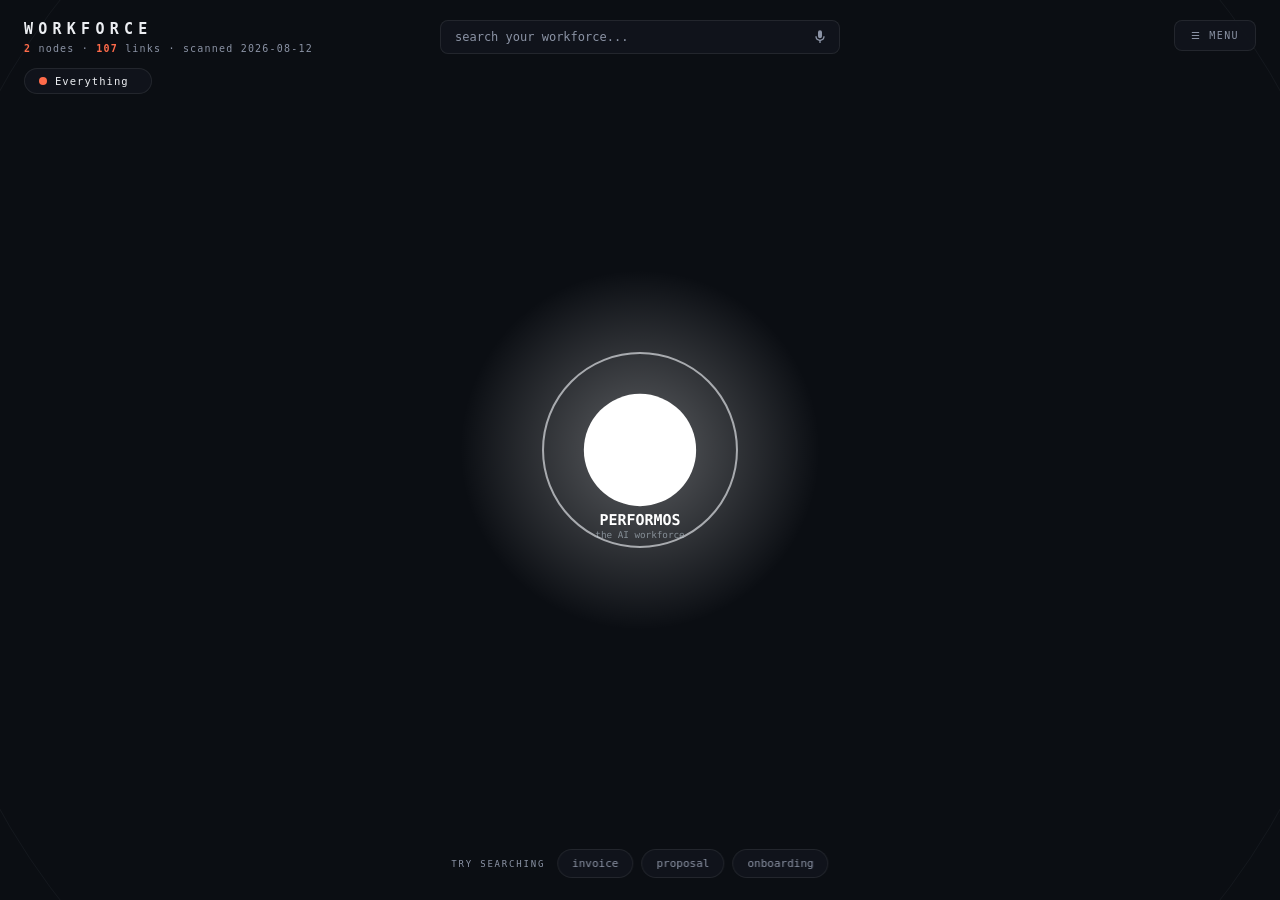
==== workforce-map/index.html @ 1b928a01 "Workforce v3: powered by the second-brain engine The white-label brain map (Pack 15) instanced as th" ====
<!DOCTYPE html>
<html lang="en">
<head>
<meta charset="UTF-8">
<meta name="viewport" content="width=device-width, initial-scale=1.0">
<title>Second Brain</title>
<style>
  :root {
    --bg: #FAF8F2;
    --panel: rgba(255, 255, 255, 0.94);
    --line: rgba(20, 24, 28, 0.1);
    --text: #16181A;
    --dim: #7A8087;
    --accent: #9CCF1E;
  }
  * { margin: 0; padding: 0; box-sizing: border-box; }
  html, body { height: 100%; overflow: hidden; background: var(--bg); }
  body {
    font-family: "JetBrains Mono", ui-monospace, SFMono-Regular, Menlo, monospace;
    color: var(--text);
    -webkit-font-smoothing: antialiased;
  }
  canvas { display: block; cursor: grab; }
  canvas.dragging { cursor: grabbing; }

  .hud { position: fixed; z-index: 10; pointer-events: none; }
  .hud > * { pointer-events: auto; }

  #brand { top: 20px; left: 24px; }
  #brand h1 {
    font-size: 15px; letter-spacing: 0.35em; font-weight: 700;
    color: var(--text); text-transform: uppercase;
  }
  #brand .sub {
    font-size: 10px; color: var(--dim); letter-spacing: 0.12em; margin-top: 5px;
  }
  #brand .sub b { color: var(--accent); font-weight: 600; }

  #lensChip {
    margin-top: 14px; background: var(--panel); border: 1px solid var(--line);
    border-radius: 20px; padding: 6px 14px; font-size: 10.5px; letter-spacing: 0.1em;
    color: var(--text); cursor: pointer; user-select: none; display: inline-flex;
    align-items: center; gap: 8px; backdrop-filter: blur(12px); transition: all 0.15s ease;
  }
  #lensChip:hover { border-color: var(--accent); }
  #lensChip .dot { width: 8px; height: 8px; border-radius: 50%; background: var(--accent); }
  #lensChip .lock { font-size: 9px; opacity: 0.6; }
  .pchip {
    background: transparent; border: 1px solid var(--line); border-radius: 20px;
    padding: 7px 14px; font-size: 10.5px; letter-spacing: 0.1em; color: var(--dim);
    cursor: pointer; user-select: none; display: flex; align-items: center; gap: 8px;
    transition: all 0.15s ease; margin-bottom: 6px;
  }
  .pchip .dot { width: 8px; height: 8px; border-radius: 50%; background: var(--dim); }
  .pchip.active { color: var(--text); border-color: var(--accent); font-weight: 600; }
  .pchip.active .dot { background: var(--accent); }
  .pchip .lock { font-size: 9px; opacity: 0.6; }

  #searchWrap { top: 20px; left: 50%; transform: translateX(-50%); position: fixed; }
  #search {
    width: 400px; background: var(--panel); border: 1px solid var(--line);
    border-radius: 8px; padding: 9px 42px 9px 14px; color: var(--text);
    font-family: inherit; font-size: 12px; outline: none;
    backdrop-filter: blur(12px);
  }
  #search:focus { border-color: var(--accent); }
  #search::placeholder { color: var(--dim); }
  #micBtn {
    position: absolute; right: 5px; top: 50%; transform: translateY(-50%);
    width: 30px; height: 30px; border-radius: 50%; border: none;
    background: transparent; color: var(--dim); cursor: pointer;
    display: flex; align-items: center; justify-content: center;
  }
  #micBtn:hover { color: var(--text); }
  #micBtn.listening { color: #E5484D; animation: pulse 1.2s ease infinite; }
  #micBtn.speaking { color: var(--accent); animation: pulse 1.6s ease infinite; }
  #micBtn svg { width: 16px; height: 16px; fill: currentColor; }

  #menuBtn {
    top: 20px; right: 24px; pointer-events: auto;
    background: var(--panel); border: 1px solid var(--line); border-radius: 8px;
    color: var(--dim); font-family: inherit; font-size: 10px; letter-spacing: 0.14em;
    padding: 9px 16px; cursor: pointer; text-transform: uppercase;
    backdrop-filter: blur(12px); transition: all 0.15s ease;
  }
  #menuBtn:hover { color: var(--text); border-color: var(--accent); }

  #drawer {
    top: 0; right: 0; width: 280px; height: 100%; z-index: 20;
    background: var(--panel); border-left: 1px solid var(--line);
    backdrop-filter: blur(16px); padding: 26px 22px;
    transform: translateX(100%); transition: transform 0.25s cubic-bezier(0.2, 0, 0, 1);
    overflow-y: auto;
  }
  #drawer.open { transform: translateX(0); }
  #drawer .sec { margin-bottom: 26px; }
  #drawer .sec .lbl {
    font-size: 9px; letter-spacing: 0.25em; text-transform: uppercase;
    color: var(--dim); margin-bottom: 10px;
  }
  #drawer #closeDrawer {
    position: absolute; top: 16px; right: 18px; background: none; border: none;
    color: var(--dim); font-size: 18px; cursor: pointer; font-family: inherit;
  }
  #drawer #closeDrawer:hover { color: var(--text); }
  #drawer .legendTxt { font-size: 10px; color: var(--dim); line-height: 2; letter-spacing: 0.08em; }

  #layoutToggle {
    display: flex; gap: 0; border: 1px solid var(--line); border-radius: 8px; overflow: hidden;
  }
  #layoutToggle button {
    flex: 1; background: transparent; border: none; color: var(--dim); font-family: inherit;
    font-size: 10px; letter-spacing: 0.12em; padding: 8px 14px; cursor: pointer;
    text-transform: uppercase;
  }
  #layoutToggle button.active { color: var(--text); font-weight: 700; background: rgba(127,127,127,0.1); }

  #filters { display: flex; flex-wrap: wrap; gap: 6px; }
  .chip {
    background: transparent; border: 1px solid var(--line); border-radius: 20px;
    padding: 5px 12px; font-size: 10px; letter-spacing: 0.08em; color: var(--dim);
    cursor: pointer; user-select: none; display: flex; align-items: center; gap: 6px;
    transition: all 0.15s ease;
  }
  .chip .dot { width: 7px; height: 7px; border-radius: 50%; }
  .chip.on { color: var(--text); border-color: rgba(127,127,127,0.35); }
  .chip.off { opacity: 0.35; }

  #howto {
    bottom: 22px; left: 50%; transform: translateX(-50%);
    display: flex; align-items: center; gap: 8px; flex-wrap: wrap; justify-content: center;
    max-width: 760px;
  }
  #howto .ht { font-size: 9px; letter-spacing: 0.2em; color: var(--dim); text-transform: uppercase; margin-right: 4px; }
  .qchip {
    background: var(--panel); border: 1px solid var(--line); border-radius: 18px;
    padding: 7px 14px; font-size: 11px; color: var(--dim); cursor: pointer;
    backdrop-filter: blur(12px); transition: all 0.15s ease; user-select: none;
  }
  .qchip:hover { color: var(--text); border-color: var(--accent); }

  #panel {
    top: 0; right: 0; width: 340px; height: 100%;
    background: var(--panel); border-left: 1px solid var(--line);
    backdrop-filter: blur(16px); padding: 28px 24px;
    transform: translateX(100%); transition: transform 0.25s cubic-bezier(0.2, 0, 0, 1);
    overflow-y: auto;
  }
  #panel.open { transform: translateX(0); }
  #panel .kind {
    font-size: 9px; letter-spacing: 0.25em; text-transform: uppercase;
    padding: 4px 10px; border-radius: 4px; display: inline-block;
    border: 1px solid var(--line); color: var(--dim); margin-bottom: 14px;
  }
  #panel h2 { font-size: 17px; line-height: 1.35; margin-bottom: 12px; font-weight: 600; }
  #panel .desc { font-size: 12px; line-height: 1.7; color: var(--dim); margin-bottom: 20px; white-space: pre-wrap; }
  #panel .row { margin-bottom: 14px; }
  #panel .row .lbl {
    font-size: 9px; letter-spacing: 0.2em; text-transform: uppercase;
    color: var(--dim); margin-bottom: 5px;
  }
  #panel .row .val {
    font-size: 11px; line-height: 1.6; word-break: break-all; color: var(--text);
  }
  #panel .row .val a { color: var(--accent); text-decoration: none; filter: brightness(0.75); }
  #panel .row .val a:hover { text-decoration: underline; }
  #panel .val.path { cursor: pointer; }
  #panel .val.path:hover { color: var(--accent); }
  #panel #closePanel {
    position: absolute; top: 18px; right: 18px; background: none; border: none;
    color: var(--dim); font-size: 18px; cursor: pointer; font-family: inherit;
  }
  #panel #closePanel:hover { color: var(--text); }
  #panel .neigh {
    font-size: 11px; padding: 7px 10px; border: 1px solid var(--line);
    border-radius: 6px; margin-bottom: 6px; cursor: pointer; display: flex;
    align-items: center; gap: 8px; color: var(--dim); transition: all 0.12s;
  }
  #panel .neigh:hover { border-color: rgba(127,127,127,0.4); color: var(--text); }
  #panel .neigh .dot { width: 6px; height: 6px; border-radius: 50%; flex: none; }

  #replayBar {
    bottom: 22px; right: 24px;
    display: flex; align-items: center; gap: 10px;
    background: var(--panel); border: 1px solid var(--line); border-radius: 20px;
    padding: 6px 14px; backdrop-filter: blur(12px);
  }
  #replayBar button {
    background: none; border: none; color: var(--dim); font-family: inherit;
    font-size: 10.5px; cursor: pointer; letter-spacing: 0.12em; text-transform: uppercase;
  }
  #replayBar button:hover { color: var(--text); }
  #timeline { width: 130px; accent-color: var(--accent); cursor: pointer; display: none; }
  #replayCaption { font-size: 9.5px; color: var(--dim); letter-spacing: 0.08em; display: none; }
  #replayBar.live #timeline, #replayBar.live #replayCaption { display: inline-block; }

  #scanline {
    position: fixed; inset: 0; z-index: 40; background: var(--bg);
    display: flex; align-items: center; justify-content: center;
    font-size: 14px; letter-spacing: 0.25em; color: var(--dim);
    transition: opacity 0.7s ease; pointer-events: none;
  }
  #scanline.gone { opacity: 0; }

  #toasts {
    position: fixed; bottom: 158px; left: 50%; transform: translateX(-50%);
    z-index: 30; display: flex; flex-direction: column; align-items: center; gap: 8px;
    pointer-events: none;
  }
  .toast {
    background: var(--panel); border: 1px solid rgba(212, 160, 23, 0.55);
    border-radius: 8px; padding: 9px 18px; font-size: 11px; letter-spacing: 0.06em;
    color: var(--text); backdrop-filter: blur(12px);
    animation: toastIn 0.35s cubic-bezier(0.2, 0, 0, 1);
  }
  .toast b { color: #B8860B; font-weight: 600; }
  .toast.fade { opacity: 0; transition: opacity 0.6s ease; }
  @keyframes toastIn { from { transform: translateY(14px); opacity: 0; } }

  #thinking {
    top: 100px; left: 50%; transform: translateX(-50%);
    font-size: 11px; letter-spacing: 0.2em; color: var(--text);
    text-transform: uppercase; display: none;
  }
  #thinking.on { display: block; animation: pulse 1.4s ease infinite; }
  @keyframes pulse { 50% { opacity: 0.35; } }

  #panel .answer { font-size: 12px; line-height: 1.75; color: var(--text); margin-bottom: 20px; white-space: pre-wrap; }
  #panel .cite {
    display: inline-flex; align-items: center; gap: 7px; margin: 0 6px 6px 0;
    padding: 6px 11px; border: 1px solid var(--line); border-radius: 16px;
    font-size: 10.5px; color: var(--dim); cursor: pointer; transition: all 0.12s;
  }
  #panel .cite:hover { border-color: rgba(127,127,127,0.45); color: var(--text); }
  #panel .cite .dot { width: 6px; height: 6px; border-radius: 50%; }
</style>
</head>
<body>
<canvas id="c"></canvas>
<div id="scanline">scanning your brain<span id="dots"></span></div>

<div class="hud" id="brand">
  <h1 id="brandTitle">Second Brain</h1>
  <div class="sub"><b id="nCount">0</b> nodes &middot; <b id="eCount">0</b> links &middot; scanned <span id="scanDate"></span></div>
  <div id="lensChip"><span class="dot"></span><span id="lensLabel"></span><span class="lock" id="lensLock"></span></div>
</div>

<div class="hud" id="searchWrap">
  <input id="search" type="text" placeholder="search your workforce..." autocomplete="off">
  <button id="micBtn" title="ask by voice"><svg viewBox="0 0 24 24"><path d="M12 14a3 3 0 0 0 3-3V5a3 3 0 0 0-6 0v6a3 3 0 0 0 3 3zm5-3a5 5 0 0 1-10 0H5a7 7 0 0 0 6 6.92V21h2v-3.08A7 7 0 0 0 19 11h-2z"/></svg></button>
</div>
<div class="hud" id="thinking">your brain is thinking</div>

<button class="hud" id="menuBtn">&#9776; menu</button>

<div class="hud" id="drawer">
  <button id="closeDrawer">&times;</button>
  <div class="sec">
    <div class="lbl">Lenses</div>
    <div id="profiles"></div>
  </div>
  <div class="sec">
    <div class="lbl">View</div>
    <div id="layoutToggle">
      <button id="btnWheel">Wheel</button>
      <button id="btnGalaxy">Galaxy</button>
    </div>
  </div>
  <div class="sec">
    <div class="lbl">Voice</div>
    <div id="voiceWrap"></div>
  </div>
  <div class="sec">
    <div class="lbl">Show</div>
    <div id="filters"></div>
  </div>
  <div class="sec">
    <div class="lbl">Reading the map</div>
    <div class="legendTxt">
      dot &middot; skill or project<br>
      diamond &middot; memory<br>
      hexagon &middot; skill pack<br>
      ring &middot; live on the web<br><br>
      scroll to zoom &middot; drag to pan<br>
      click a node &middot; Enter asks the brain
    </div>
  </div>
</div>

<div class="hud" id="replayBar" style="display:none">
  <button id="replayBtn">&#9654; replay growth</button>
  <input id="timeline" type="range" min="0" max="1000" value="1000">
  <span id="replayCaption"></span>
</div>

<div class="hud" id="howto"></div>

<div id="toasts"></div>

<div class="hud" id="panel">
  <button id="closePanel">&times;</button>
  <div id="panelBody"></div>
</div>

<script>
const GRAPH = {"scanned":"2026-08-12","nodes":[{"id":"brain","label":"PerformOS","kind":"brain","group":"brain","description":"the AI workforce","path":"","url":"","born":null},{"id":"hub-core","label":"Core","kind":"hub","group":"core","description":"8 roles \u00b7 3 working","path":"","url":"","born":null},{"id":"hub-sales","label":"Sales","kind":"hub","group":"sales","description":"8 roles","path":"","url":"","born":null},{"id":"hub-marketing","label":"Marketing","kind":"hub","group":"marketing","description":"8 roles \u00b7 1 working","path":"","url":"","born":null},{"id":"hub-ops","label":"Ops","kind":"hub","group":"ops","description":"5 roles","path":"","url":"","born":null},{"id":"hub-hr","label":"Hr","kind":"hub","group":"hr","description":"5 roles","path":"","url":"","born":null},{"id":"hub-finance","label":"Finance","kind":"hub","group":"finance","description":"6 roles","path":"","url":"","born":null},{"id":"hub-support","label":"Support","kind":"hub","group":"support","description":"6 roles","path":"","url":"","born":null},{"id":"hub-docs","label":"Docs","kind":"hub","group":"docs","description":"8 roles \u00b7 1 working","path":"","url":"","born":null},{"id":"hub-training","label":"Training","kind":"hub","group":"training","description":"8 roles \u00b7 4 working","path":"","url":"","born":null},{"id":"hub-webdesign","label":"Web Design","kind":"hub","group":"webdesign","description":"14 roles \u00b7 3 working","path":"","url":"","born":null},{"id":"hub-infrastructure","label":"Infrastructure","kind":"hub","group":"infrastructure","description":"1 roles","path":"","url":"","born":null},{"id":"hub-designstandards","label":"Design Standards","kind":"hub","group":"designstandards","description":"4 roles \u00b7 1 working","path":"","url":"","born":null},{"id":"hub-designstyles","label":"Design Styles","kind":"hub","group":"designstyles","description":"1 roles","path":"","url":"","born":null},{"id":"hub-animation","label":"Animation","kind":"hub","group":"animation","description":"1 roles","path":"","url":"","born":null},{"id":"hub-secondbrain","label":"Second Brain","kind":"hub","group":"secondbrain","description":"1 roles","path":"","url":"","born":null},{"id":"hub-showcase","label":"Showcase","kind":"hub","group":"showcase","description":"4 roles","path":"","url":"","born":null},{"id":"hub-unfiled","label":"Unfiled","kind":"hub","group":"unfiled","description":"1 roles","path":"","url":"","born":null},{"id":"hub-other","label":"Misc","kind":"hub","group":"other","description":"everything else","path":"","url":"","born":null},{"id":"crew-core-brand-context","label":"brand context","description":"ready to work \u00b7 replaces a brand strategist's onboarding and discovery workshop \u00b7 $2,000-5,000 per branding engagement, or $150-250/hr consultant time. Click for the full dossier.","group":"core","path":"","url":"","kind":"skill","born":null},{"id":"crew-core-context-restore","label":"context restore","description":"WORKED THIS MONTH \u00b7 replaces the morning catch-up a project coordinator runs to work out where every job was left \u00b7 part of a $75-90k/yr coordinator role, or $40-60/hr admin time. Click for the full dossier.","group":"core","path":"","url":"","kind":"skill","born":null},{"id":"crew-core-context-save","label":"context save","description":"WORKED THIS MONTH \u00b7 replaces the written handover an office manager or departing contractor would prepare \u00b7 $300-800 per handover document outsourced, or $40-60/hr admin time. Click for the full dossier.","group":"core","path":"","url":"","kind":"skill","born":null},{"id":"crew-core-guard-boundary","label":"guard boundary","description":"ready to work \u00b7 replaces a project manager watching that contractors stay inside the agreed scope \u00b7 part of a $90-110k/yr project manager role. Click for the full dossier.","group":"core","path":"","url":"","kind":"skill","born":null},{"id":"crew-core-idea-pressure-tester","label":"idea pressure tester","description":"ready to work \u00b7 replaces a strategy consultant's feasibility study before you commit to building \u00b7 $3,000-10,000 per study outsourced, or $200-350/hr consultant time. Click for the full dossier.","group":"core","path":"","url":"","kind":"skill","born":null},{"id":"crew-core-plan-reviewer","label":"plan reviewer","description":"ready to work \u00b7 replaces a senior consultant reviewing the plan before work starts \u00b7 $1,000-3,000 per plan review outsourced, or $150-300/hr consultant time. Click for the full dossier.","group":"core","path":"","url":"","kind":"skill","born":null},{"id":"crew-core-quality-checker","label":"quality checker","description":"WORKED THIS MONTH \u00b7 replaces a freelance QA reviewer or proofing editor checking work before it ships \u00b7 $200-500 per document reviewed outsourced, or $60-100/hr. Click for the full dossier.","group":"core","path":"","url":"","kind":"skill","born":null},{"id":"crew-core-using-crew","label":"using crew","description":"ready to work \u00b7 replaces an office manager who knows exactly who handles what \u00b7 part of a $70-90k/yr office or operations manager role. Click for the full dossier.","group":"core","path":"","url":"","kind":"skill","born":null},{"id":"crew-sales-audit-deck","label":"audit deck","description":"ready to work \u00b7 replaces a presentation designer plus a senior salesperson's afternoon building the deck \u00b7 $500-1,500 per deck outsourced, or $100-150/hr design time. Click for the full dossier.","group":"sales","path":"","url":"","kind":"skill","born":null},{"id":"crew-sales-crm-cleanup","label":"crm cleanup","description":"ready to work \u00b7 replaces a contract CRM administrator or offshore data cleaner \u00b7 $1,000-3,000 per cleanup project outsourced, or $30-50/hr admin time. Click for the full dossier.","group":"sales","path":"","url":"","kind":"skill","born":null},{"id":"crew-sales-follow-up-sequence","label":"follow up sequence","description":"ready to work \u00b7 replaces a freelance sales copywriter writing your chase and nurture sequences \u00b7 $300-800 per sequence outsourced, or $100-150/hr copywriter time. Click for the full dossier.","group":"sales","path":"","url":"","kind":"skill","born":null},{"id":"crew-sales-lead-research","label":"lead research","description":"ready to work \u00b7 replaces a junior SDR's research hours \u00b7 $65-85k/yr role, or $30-45/hr outsourced researchers. Click for the full dossier.","group":"sales","path":"","url":"","kind":"skill","born":null},{"id":"crew-sales-outreach-draft","label":"outreach draft","description":"ready to work \u00b7 replaces a cold outreach copywriter or agency doing first-touch messages \u00b7 $100-180/hr freelance, or roughly $50-150 per message set from an agency. Click for the full dossier.","group":"sales","path":"","url":"","kind":"skill","born":null},{"id":"crew-sales-pipeline-review","label":"pipeline review","description":"ready to work \u00b7 replaces the weekly pipeline review a sales manager would run \u00b7 part of a $120-160k/yr sales manager role. Click for the full dossier.","group":"sales","path":"","url":"","kind":"skill","born":null},{"id":"crew-sales-proposal-builder","label":"proposal builder","description":"ready to work \u00b7 replaces a bid or proposal writer \u00b7 $500-1,500 per proposal outsourced, or $90-130/hr. Click for the full dossier.","group":"sales","path":"","url":"","kind":"skill","born":null},{"id":"crew-sales-prospect-brief","label":"prospect brief","description":"ready to work \u00b7 replaces a sales assistant's pre-call prep \u00b7 $35-50/hr of assistant time, an hour or two before every call. Click for the full dossier.","group":"sales","path":"","url":"","kind":"skill","born":null},{"id":"crew-marketing-brand-voice-check","label":"brand voice check","description":"ready to work \u00b7 replaces a freelance copy editor or brand consultant doing voice reviews \u00b7 $90-150/hr consultant time, or $150-400 per review outsourced. Click for the full dossier.","group":"marketing","path":"","url":"","kind":"skill","born":null},{"id":"crew-marketing-campaign-plan","label":"campaign plan","description":"ready to work \u00b7 replaces a marketing consultant or agency strategist building the campaign plan \u00b7 $2,000-6,000 per campaign plan from an agency, or $120-200/hr consultant time. Click for the full dossier.","group":"marketing","path":"","url":"","kind":"skill","born":null},{"id":"crew-marketing-carousel-campaign","label":"carousel campaign","description":"WORKED THIS MONTH \u00b7 replaces a social ads agency or freelance designer producing Meta carousel creative \u00b7 $1,500-4,000 per creative kit outsourced, on top of any agency retainer. Click for the full dossier.","group":"marketing","path":"","url":"","kind":"skill","born":null},{"id":"crew-marketing-content-repurpose","label":"content repurpose","description":"ready to work \u00b7 replaces a content assistant or repurposing service turning one piece into many \u00b7 $40-70/hr assistant time, or $300-800 per source piece outsourced. Click for the full dossier.","group":"marketing","path":"","url":"","kind":"skill","born":null},{"id":"crew-marketing-email-campaign-builder","label":"email campaign builder","description":"ready to work \u00b7 replaces an email marketing freelancer or agency writing launch sequences \u00b7 $800-3,000 per sequence outsourced, or part of a $75-95k/yr marketing hire. Click for the full dossier.","group":"marketing","path":"","url":"","kind":"skill","born":null},{"id":"crew-marketing-landing-page-review","label":"landing page review","description":"ready to work \u00b7 replaces a conversion consultant or CRO agency auditing your page \u00b7 $500-2,000 per audit outsourced, or $150-250/hr consultant time. Click for the full dossier.","group":"marketing","path":"","url":"","kind":"skill","born":null},{"id":"crew-marketing-seo-page-builder","label":"seo page builder","description":"ready to work \u00b7 replaces an SEO agency or content writer producing search-optimised pages \u00b7 $300-800 per page outsourced, or a $1,000-3,000/month SEO retainer. Click for the full dossier.","group":"marketing","path":"","url":"","kind":"skill","born":null},{"id":"crew-marketing-social-post-pack","label":"social post pack","description":"ready to work \u00b7 replaces a social media manager or agency running your accounts \u00b7 $1,000-2,500/month outsourced, or part of a $65-85k/yr social media hire. Click for the full dossier.","group":"marketing","path":"","url":"","kind":"skill","born":null},{"id":"crew-ops-automation-opportunity-review","label":"automation opportunity review","description":"ready to work \u00b7 replaces an automation consultant scoping what your business should automate first \u00b7 $150-250/hr consultant time, often sold as a $3,000-8,000 discovery engagement. Click for the full dossier.","group":"ops","path":"","url":"","kind":"skill","born":null},{"id":"crew-ops-operations-dashboard-plan","label":"operations dashboard plan","description":"ready to work \u00b7 replaces a BI consultant or analyst scoping a dashboard build \u00b7 $120-180/hr consultant time, with scoping engagements commonly $2,000-5,000. Click for the full dossier.","group":"ops","path":"","url":"","kind":"skill","born":null},{"id":"crew-ops-process-map","label":"process map","description":"ready to work \u00b7 replaces a process improvement consultant mapping how work really flows \u00b7 $150-250/hr consultant time, or $2,000-5,000 per mapped process. Click for the full dossier.","group":"ops","path":"","url":"","kind":"skill","born":null},{"id":"crew-ops-recurring-task-automation","label":"recurring task automation","description":"ready to work \u00b7 replaces an automation specialist or ops hire designing repeatable workflows \u00b7 $120-200/hr specialist time, or part of an $85-110k/yr operations role. Click for the full dossier.","group":"ops","path":"","url":"","kind":"skill","born":null},{"id":"crew-ops-workflow-improvement","label":"workflow improvement","description":"ready to work \u00b7 replaces a lean or operations consultant reviewing how work gets done \u00b7 $150-250/hr consultant time, or a $1,500-2,500 day rate. Click for the full dossier.","group":"ops","path":"","url":"","kind":"skill","born":null},{"id":"crew-hr-employee-communication-draft","label":"employee communication draft","description":"ready to work \u00b7 replaces an HR consultant or internal comms writer drafting staff announcements \u00b7 $120-200/hr consultant time, or a slice of a $90-110k/yr comms role. Click for the full dossier.","group":"hr","path":"","url":"","kind":"skill","born":null},{"id":"crew-hr-interview-guide","label":"interview guide","description":"ready to work \u00b7 replaces an external recruiter or HR consultant building structured interview kits \u00b7 $500-1,500 per role outsourced, or $120-200/hr HR consultant time. Click for the full dossier.","group":"hr","path":"","url":"","kind":"skill","born":null},{"id":"crew-hr-performance-conversation-prep","label":"performance conversation prep","description":"ready to work \u00b7 replaces an HR consultant coaching a manager before a difficult performance conversation \u00b7 $150-300 per conversation of consultant prep time, or $120-200/hr. Click for the full dossier.","group":"hr","path":"","url":"","kind":"skill","born":null},{"id":"crew-hr-policy-summary","label":"policy summary","description":"ready to work \u00b7 replaces an HR consultant translating long policies into plain English for staff \u00b7 $300-800 per policy outsourced, or $120-200/hr consultant time. Click for the full dossier.","group":"hr","path":"","url":"","kind":"skill","born":null},{"id":"crew-hr-role-profile-builder","label":"role profile builder","description":"ready to work \u00b7 replaces a recruiter or HR consultant writing position descriptions \u00b7 $300-900 per role outsourced, or $120-200/hr consultant time. Click for the full dossier.","group":"hr","path":"","url":"","kind":"skill","born":null},{"id":"crew-finance-admin-automation","label":"admin automation","description":"ready to work \u00b7 replaces an operations consultant scoping which finance admin to automate \u00b7 $1,000-3,000 per scoping engagement, or $150-250/hr consultant time. Click for the full dossier.","group":"finance","path":"","url":"","kind":"skill","born":null},{"id":"crew-finance-cashflow-brief","label":"cashflow brief","description":"ready to work \u00b7 replaces a bookkeeper's monthly cash reporting or part of a virtual CFO retainer \u00b7 $300-800 per month of bookkeeper reporting time, or a slice of a $1,500-3,000/month virtual CFO retainer. Click for the f","group":"finance","path":"","url":"","kind":"skill","born":null},{"id":"crew-finance-expense-review","label":"expense review","description":"ready to work \u00b7 replaces a bookkeeper's expense-checking hours \u00b7 a few hours a month at $60-90/hr bookkeeping rates. Click for the full dossier.","group":"finance","path":"","url":"","kind":"skill","born":null},{"id":"crew-finance-finance-dashboard-plan","label":"finance dashboard plan","description":"ready to work \u00b7 replaces a consultant or virtual CFO scoping a finance dashboard build \u00b7 $1,500-5,000 per scoping engagement outsourced. Click for the full dossier.","group":"finance","path":"","url":"","kind":"skill","born":null},{"id":"crew-finance-invoice-workflow","label":"invoice workflow","description":"ready to work \u00b7 replaces a bookkeeper or operations consultant untangling the invoicing process \u00b7 $1,000-3,000 per process review outsourced, or $60-90/hr bookkeeping time. Click for the full dossier.","group":"finance","path":"","url":"","kind":"skill","born":null},{"id":"crew-finance-monthly-summary","label":"monthly summary","description":"ready to work \u00b7 replaces a bookkeeper's month-end summary or part of an accountant's management reporting \u00b7 $300-800 per month outsourced, on top of compliance accounting. Click for the full dossier.","group":"finance","path":"","url":"","kind":"skill","born":null},{"id":"crew-support-escalation-review","label":"escalation review","description":"ready to work \u00b7 replaces a support team lead's escalation triage \u00b7 part of a $75-95k/yr team lead role. Click for the full dossier.","group":"support","path":"","url":"","kind":"skill","born":null},{"id":"crew-support-faq-builder","label":"faq builder","description":"ready to work \u00b7 replaces a technical writer or senior support agent building FAQ content \u00b7 $500-2,000 per FAQ set outsourced, or $80-120/hr freelance writing. Click for the full dossier.","group":"support","path":"","url":"","kind":"skill","born":null},{"id":"crew-support-feedback-summary","label":"feedback summary","description":"ready to work \u00b7 replaces an analyst or research agency summarising customer feedback \u00b7 $1,000-4,000 per feedback study outsourced. Click for the full dossier.","group":"support","path":"","url":"","kind":"skill","born":null},{"id":"crew-support-help-document-generator","label":"help document generator","description":"ready to work \u00b7 replaces a technical writer producing customer help articles \u00b7 $150-400 per article outsourced, or $80-120/hr freelance. Click for the full dossier.","group":"support","path":"","url":"","kind":"skill","born":null},{"id":"crew-support-reply-builder","label":"reply builder","description":"ready to work \u00b7 replaces a customer support officer's reply-writing hours \u00b7 part of a $55-70k/yr support role, or $30-45/hr outsourced support. Click for the full dossier.","group":"support","path":"","url":"","kind":"skill","born":null},{"id":"crew-support-ticket-triage","label":"ticket triage","description":"ready to work \u00b7 replaces a support coordinator sorting the inbound queue \u00b7 part of a $55-70k/yr support role's daily hours. Click for the full dossier.","group":"support","path":"","url":"","kind":"skill","born":null},{"id":"crew-docs-client-playbook-builder","label":"client playbook builder","description":"ready to work \u00b7 replaces a freelance copywriter or client services manager writing your welcome and process documents \u00b7 $800-2,500 per playbook outsourced, or $120-180/hr freelance writing time. Click for the full dossie","group":"docs","path":"","url":"","kind":"skill","born":null},{"id":"crew-docs-compliance-review-check","label":"compliance review check","description":"ready to work \u00b7 replaces a compliance consultant's document review hours \u00b7 $1,000-3,000 per document review outsourced, or $150-300/hr consultant time. Click for the full dossier.","group":"docs","path":"","url":"","kind":"skill","born":null},{"id":"crew-docs-handover-document-writer","label":"handover document writer","description":"ready to work \u00b7 replaces a departing staff member's paid handover fortnight, or a consultant hired to document a role \u00b7 $1,500-5,000 per role documented externally, or weeks of paid handover time. Click for the full doss","group":"docs","path":"","url":"","kind":"skill","born":null},{"id":"crew-docs-meeting-notes-to-actions","label":"meeting notes to actions","description":"ready to work \u00b7 replaces a minute-taker, or the admin hours of an executive assistant \u00b7 part of a $70-85k/yr EA role, or $60-100 per meeting for outsourced minute-taking. Click for the full dossier.","group":"docs","path":"","url":"","kind":"skill","born":null},{"id":"crew-docs-policy-document-generator","label":"policy document generator","description":"ready to work \u00b7 replaces an external HR or workplace relations consultant drafting policies \u00b7 $500-2,000 per policy outsourced, or $150-250/hr consultant time. Click for the full dossier.","group":"docs","path":"","url":"","kind":"skill","born":null},{"id":"crew-docs-research-notebooklm","label":"research notebooklm","description":"HAS WORKED FOR YOU \u00b7 replaces a research assistant or junior analyst's reading and summarising hours \u00b7 $35-50/hr research assistance, or days of your own reading time each month. Click for the full dossier.","group":"docs","path":"","url":"","kind":"skill","born":null},{"id":"crew-docs-sop-builder","label":"sop builder","description":"ready to work \u00b7 replaces an operations consultant, or the weeks a manager spends writing procedures \u00b7 $300-1,500 per SOP outsourced, or $120-200/hr process consultant time. Click for the full dossier.","group":"docs","path":"","url":"","kind":"skill","born":null},{"id":"crew-docs-training-guide-creator","label":"training guide creator","description":"ready to work \u00b7 replaces a freelance instructional designer or external training provider building session guides \u00b7 $2,000-6,000 per course built externally, or $80-120/hr instructional design time. Click for the full do","group":"docs","path":"","url":"","kind":"skill","born":null},{"id":"crew-training-assessment-designer","label":"assessment designer","description":"WORKED THIS MONTH \u00b7 replaces an instructional designer's assessment-writing hours or a training provider's test development service \u00b7 $500-1,500 per assessment outsourced, or $80-120/hr instructional design time. Click f","group":"training","path":"","url":"","kind":"skill","born":null},{"id":"crew-training-coaching-conversation-guide","label":"coaching conversation guide","description":"ready to work \u00b7 replaces an external coach or leadership facilitator preparing your managers \u00b7 $250-500 per coaching session outsourced, or $150-250/hr leadership consultant time. Click for the full dossier.","group":"training","path":"","url":"","kind":"skill","born":null},{"id":"crew-training-facilitator-guide-creator","label":"facilitator guide creator","description":"WORKED THIS MONTH \u00b7 replaces a freelance instructional designer building delivery guides \u00b7 $1,500-4,000 per session guide outsourced, or $80-120/hr design time. Click for the full dossier.","group":"training","path":"","url":"","kind":"skill","born":null},{"id":"crew-training-learner-workbook-builder","label":"learner workbook builder","description":"WORKED THIS MONTH \u00b7 replaces a training materials designer or a training provider's printed materials service \u00b7 $800-2,500 per workbook outsourced, or $80-120/hr materials design time. Click for the full dossier.","group":"training","path":"","url":"","kind":"skill","born":null},{"id":"crew-training-module-outline-builder","label":"module outline builder","description":"WORKED THIS MONTH \u00b7 replaces a learning and development consultant scoping course structure \u00b7 $1,000-3,000 per module design outsourced, or part of a $95-115k/yr L&D role. Click for the full dossier.","group":"training","path":"","url":"","kind":"skill","born":null},{"id":"crew-training-needs-analyser","label":"needs analyser","description":"ready to work \u00b7 replaces a learning and development consultant's training needs analysis engagement \u00b7 $3,000-8,000 per needs analysis outsourced, or $150-250/hr consultant time. Click for the full dossier.","group":"training","path":"","url":"","kind":"skill","born":null},{"id":"crew-training-onboarding-programme-builder","label":"onboarding programme builder","description":"ready to work \u00b7 replaces an HR consultant designing onboarding, or the ad-hoc weeks a manager loses to each new starter \u00b7 $2,000-6,000 per onboarding programme outsourced, or $130-180/hr HR consultant time. Click for the","group":"training","path":"","url":"","kind":"skill","born":null},{"id":"crew-training-skill-gap-mapper","label":"skill gap mapper","description":"ready to work \u00b7 replaces a capability assessment from an HR or change consultant \u00b7 $4,000-10,000 per capability review outsourced, or $150-250/hr consultant time. Click for the full dossier.","group":"training","path":"","url":"","kind":"skill","born":null},{"id":"crew-web-app-builder","label":"app builder","description":"ready to work \u00b7 replaces a freelance automation developer or integration consultant \u00b7 $90-140/hr contractor time, or $3,000-10,000 per build outsourced. Click for the full dossier.","group":"webdesign","path":"","url":"","kind":"skill","born":null},{"id":"crew-web-booking-site-builder","label":"booking site builder","description":"ready to work \u00b7 replaces a local web designer building sites for trades, salons, and clinics \u00b7 $2,000-5,000 per site outsourced, plus edit fees after launch. Click for the full dossier.","group":"webdesign","path":"","url":"","kind":"skill","born":null},{"id":"crew-web-cinematic-build","label":"cinematic build","description":"ready to work \u00b7 replaces a creative web agency's design and motion team \u00b7 $8,000-25,000 per project at agency rates. Click for the full dossier.","group":"webdesign","path":"","url":"","kind":"skill","born":null},{"id":"crew-web-fly-through-builder","label":"fly through builder","description":"ready to work \u00b7 replaces a video production house plus a specialist web developer \u00b7 $10,000-30,000 quoted as a combined film and build job. Click for the full dossier.","group":"webdesign","path":"","url":"","kind":"skill","born":null},{"id":"crew-web-landing-page-builder","label":"landing page builder","description":"ready to work \u00b7 replaces a freelance landing page designer and copywriter \u00b7 $800-2,500 per page outsourced. Click for the full dossier.","group":"webdesign","path":"","url":"","kind":"skill","born":null},{"id":"crew-web-lead-dashboard-builder","label":"lead dashboard builder","description":"ready to work \u00b7 replaces a research VA or analyst compiling lead lists and reports \u00b7 $40-70/hr contractor time, often $500-1,500 per list and report. Click for the full dossier.","group":"webdesign","path":"","url":"","kind":"skill","born":null},{"id":"crew-web-page-builder","label":"page builder","description":"HAS WORKED FOR YOU \u00b7 replaces a small web design studio building full business websites \u00b7 $3,000-8,000 per site outsourced, plus $500-900/yr in typical care plans. Click for the full dossier.","group":"webdesign","path":"","url":"","kind":"skill","born":null},{"id":"crew-web-product-film","label":"product film","description":"ready to work \u00b7 replaces a product video studio plus a landing page developer \u00b7 $8,000-30,000 for a filmed product page at studio rates. Click for the full dossier.","group":"webdesign","path":"","url":"","kind":"skill","born":null},{"id":"crew-web-real-estate-immersive","label":"real estate immersive","description":"ready to work \u00b7 replaces a property videographer plus a custom microsite developer \u00b7 $1,500-5,000 per listing for video and a one-off microsite. Click for the full dossier.","group":"webdesign","path":"","url":"","kind":"skill","born":null},{"id":"crew-web-scrollytelling","label":"scrollytelling","description":"ready to work \u00b7 replaces a digital agency's interactive storytelling team \u00b7 $10,000-40,000 for interactive scroll pieces at agency rates. Click for the full dossier.","group":"webdesign","path":"","url":"","kind":"skill","born":null},{"id":"crew-web-slide-deck-builder","label":"slide deck builder","description":"WORKED THIS MONTH \u00b7 replaces a freelance presentation designer \u00b7 $500-1,500 per deck outsourced, or $80-120/hr. Click for the full dossier.","group":"webdesign","path":"","url":"","kind":"skill","born":null},{"id":"crew-web-slide-deck-mobile","label":"slide deck mobile","description":"ready to work \u00b7 replaces a designer producing phone-ready proposals and story decks \u00b7 $300-900 per proposal or story deck outsourced. Click for the full dossier.","group":"webdesign","path":"","url":"","kind":"skill","born":null},{"id":"crew-web-stitch","label":"stitch","description":"ready to work \u00b7 replaces a contract UX designer writing design specs and reviewing screens \u00b7 $110-150/hr contract UX time, or a slice of a $100-140k/yr role. Click for the full dossier.","group":"webdesign","path":"","url":"","kind":"skill","born":null},{"id":"crew-web-website-architect","label":"website architect","description":"HAS WORKED FOR YOU \u00b7 replaces a design consultant doing competitor site teardowns \u00b7 $1,000-3,000 per audit outsourced, or $120-180/hr consultant time. Click for the full dossier.","group":"webdesign","path":"","url":"","kind":"skill","born":null},{"id":"crew-voice-receptionist","label":"receptionist","description":"ready to work \u00b7 replaces a part-time receptionist or an after-hours answering service \u00b7 $30-38/hr casual reception cover, or $200-600/mo for an answering service. Click for the full dossier.","group":"infrastructure","path":"","url":"","kind":"skill","born":null},{"id":"crew-design-documents","label":"documents","description":"WORKED THIS MONTH \u00b7 replaces a freelance document designer, the person who lays out your proposals, reports and workbooks \u00b7 $150-400 per formatted document outsourced, or $75-110/hr freelance design time. Click for the f","group":"designstandards","path":"","url":"","kind":"skill","born":null},{"id":"crew-design-engineering","label":"engineering","description":"ready to work \u00b7 replaces a senior front-end developer's polish pass, the specialist who makes software feel right \u00b7 $130-170k/yr specialist role, or $110-150/hr contract review time. Click for the full dossier.","group":"designstandards","path":"","url":"","kind":"skill","born":null},{"id":"crew-design-quality","label":"quality","description":"ready to work \u00b7 replaces an external design director's critique before anything ships \u00b7 $150-250/hr design consultancy time, or $1,000-3,000 per agency design audit. Click for the full dossier.","group":"designstandards","path":"","url":"","kind":"skill","born":null},{"id":"crew-design-reference","label":"reference","description":"ready to work \u00b7 replaces a creative director's reference library and the agency retainer that keeps design standards current \u00b7 $5,000-15,000 for an agency style guide engagement, or a slice of a $140-180k/yr creative dir","group":"designstandards","path":"","url":"","kind":"skill","born":null},{"id":"crew-design-styles","label":"styles","description":"ready to work \u00b7 replaces a freelance art director exploring visual directions for a project \u00b7 $120-180/hr art direction time, or $1,500-4,000 per style exploration from a studio. Click for the full dossier.","group":"designstyles","path":"","url":"","kind":"skill","born":null},{"id":"crew-animation","label":"animation","description":"ready to work \u00b7 replaces a freelance motion designer's hours on every website and document build \u00b7 $85-115k/yr role, or $90-140/hr freelance motion work. Click for the full dossier.","group":"animation","path":"","url":"","kind":"skill","born":null},{"id":"crew-my-second-brain","label":"second brain","description":"ready to work \u00b7 replaces a part-time knowledge manager, the role small businesses never actually get around to hiring \u00b7 $95-125k/yr as a full-time role, or $130-180/hr knowledge consultant time. Click for the full dossie","group":"secondbrain","path":"","url":"","kind":"skill","born":null},{"id":"crew-web-immersive-narrative","label":"immersive narrative","description":"ready to work \u00b7 replaces a creative web agency's immersive site team \u00b7 $20,000-60,000 per site from an agency. Click for the full dossier.","group":"showcase","path":"","url":"","kind":"skill","born":null},{"id":"crew-web-learning-experience","label":"learning experience","description":"ready to work \u00b7 replaces an e-learning developer or instructional design studio building your online modules \u00b7 $5,000-20,000 per module outsourced, or a $90-120k/yr in-house role. Click for the full dossier.","group":"showcase","path":"","url":"","kind":"skill","born":null},{"id":"crew-web-spotlight-hero","label":"spotlight hero","description":"ready to work \u00b7 replaces a creative front-end developer building one bespoke interactive homepage hero \u00b7 $2,000-8,000 per hero freelanced at $100-150/hr rates. Click for the full dossier.","group":"showcase","path":"","url":"","kind":"skill","born":null},{"id":"crew-web-webcam-website","label":"webcam website","description":"ready to work \u00b7 replaces a creative technology studio's experiential web team \u00b7 $25,000-80,000 per experiential build from a studio. Click for the full dossier.","group":"showcase","path":"","url":"","kind":"skill","born":null},{"id":"crew-real-estate-review","label":"estate review","description":"ready to work \u00b7 replaces a property marketing reviewer, once this skill is actually built out \u00b7 $100-300 per listing review outsourced, indicative only since the skill is not yet written. Click for the full dossier.","group":"unfiled","path":"","url":"","kind":"skill","born":null}],"edges":[{"source":"brain","target":"hub-core"},{"source":"brain","target":"hub-sales"},{"source":"brain","target":"hub-marketing"},{"source":"brain","target":"hub-ops"},{"source":"brain","target":"hub-hr"},{"source":"brain","target":"hub-finance"},{"source":"brain","target":"hub-support"},{"source":"brain","target":"hub-docs"},{"source":"brain","target":"hub-training"},{"source":"brain","target":"hub-webdesign"},{"source":"brain","target":"hub-infrastructure"},{"source":"brain","target":"hub-designstandards"},{"source":"brain","target":"hub-designstyles"},{"source":"brain","target":"hub-animation"},{"source":"brain","target":"hub-secondbrain"},{"source":"brain","target":"hub-showcase"},{"source":"brain","target":"hub-unfiled"},{"source":"brain","target":"hub-other"},{"source":"crew-core-brand-context","target":"hub-core"},{"source":"crew-core-context-restore","target":"hub-core"},{"source":"crew-core-context-save","target":"hub-core"},{"source":"crew-core-guard-boundary","target":"hub-core"},{"source":"crew-core-idea-pressure-tester","target":"hub-core"},{"source":"crew-core-plan-reviewer","target":"hub-core"},{"source":"crew-core-quality-checker","target":"hub-core"},{"source":"crew-core-using-crew","target":"hub-core"},{"source":"crew-sales-audit-deck","target":"hub-sales"},{"source":"crew-sales-crm-cleanup","target":"hub-sales"},{"source":"crew-sales-follow-up-sequence","target":"hub-sales"},{"source":"crew-sales-lead-research","target":"hub-sales"},{"source":"crew-sales-outreach-draft","target":"hub-sales"},{"source":"crew-sales-pipeline-review","target":"hub-sales"},{"source":"crew-sales-proposal-builder","target":"hub-sales"},{"source":"crew-sales-prospect-brief","target":"hub-sales"},{"source":"crew-marketing-brand-voice-check","target":"hub-marketing"},{"source":"crew-marketing-campaign-plan","target":"hub-marketing"},{"source":"crew-marketing-carousel-campaign","target":"hub-marketing"},{"source":"crew-marketing-content-repurpose","target":"hub-marketing"},{"source":"crew-marketing-email-campaign-builder","target":"hub-marketing"},{"source":"crew-marketing-landing-page-review","target":"hub-marketing"},{"source":"crew-marketing-seo-page-builder","target":"hub-marketing"},{"source":"crew-marketing-social-post-pack","target":"hub-marketing"},{"source":"crew-ops-automation-opportunity-review","target":"hub-ops"},{"source":"crew-ops-operations-dashboard-plan","target":"hub-ops"},{"source":"crew-ops-process-map","target":"hub-ops"},{"source":"crew-ops-recurring-task-automation","target":"hub-ops"},{"source":"crew-ops-workflow-improvement","target":"hub-ops"},{"source":"crew-hr-employee-communication-draft","target":"hub-hr"},{"source":"crew-hr-interview-guide","target":"hub-hr"},{"source":"crew-hr-performance-conversation-prep","target":"hub-hr"},{"source":"crew-hr-policy-summary","target":"hub-hr"},{"source":"crew-hr-role-profile-builder","target":"hub-hr"},{"source":"crew-finance-admin-automation","target":"hub-finance"},{"source":"crew-finance-cashflow-brief","target":"hub-finance"},{"source":"crew-finance-expense-review","target":"hub-finance"},{"source":"crew-finance-finance-dashboard-plan","target":"hub-finance"},{"source":"crew-finance-invoice-workflow","target":"hub-finance"},{"source":"crew-finance-monthly-summary","target":"hub-finance"},{"source":"crew-support-escalation-review","target":"hub-support"},{"source":"crew-support-faq-builder","target":"hub-support"},{"source":"crew-support-feedback-summary","target":"hub-support"},{"source":"crew-support-help-document-generator","target":"hub-support"},{"source":"crew-support-reply-builder","target":"hub-support"},{"source":"crew-support-ticket-triage","target":"hub-support"},{"source":"crew-docs-client-playbook-builder","target":"hub-docs"},{"source":"crew-docs-compliance-review-check","target":"hub-docs"},{"source":"crew-docs-handover-document-writer","target":"hub-docs"},{"source":"crew-docs-meeting-notes-to-actions","target":"hub-docs"},{"source":"crew-docs-policy-document-generator","target":"hub-docs"},{"source":"crew-docs-research-notebooklm","target":"hub-docs"},{"source":"crew-docs-sop-builder","target":"hub-docs"},{"source":"crew-docs-training-guide-creator","target":"hub-docs"},{"source":"crew-training-assessment-designer","target":"hub-training"},{"source":"crew-training-coaching-conversation-guide","target":"hub-training"},{"source":"crew-training-facilitator-guide-creator","target":"hub-training"},{"source":"crew-training-learner-workbook-builder","target":"hub-training"},{"source":"crew-training-module-outline-builder","target":"hub-training"},{"source":"crew-training-needs-analyser","target":"hub-training"},{"source":"crew-training-onboarding-programme-builder","target":"hub-training"},{"source":"crew-training-skill-gap-mapper","target":"hub-training"},{"source":"crew-web-app-builder","target":"hub-webdesign"},{"source":"crew-web-booking-site-builder","target":"hub-webdesign"},{"source":"crew-web-cinematic-build","target":"hub-webdesign"},{"source":"crew-web-fly-through-builder","target":"hub-webdesign"},{"source":"crew-web-landing-page-builder","target":"hub-webdesign"},{"source":"crew-web-lead-dashboard-builder","target":"hub-webdesign"},{"source":"crew-web-page-builder","target":"hub-webdesign"},{"source":"crew-web-product-film","target":"hub-webdesign"},{"source":"crew-web-real-estate-immersive","target":"hub-webdesign"},{"source":"crew-web-scrollytelling","target":"hub-webdesign"},{"source":"crew-web-slide-deck-builder","target":"hub-webdesign"},{"source":"crew-web-slide-deck-mobile","target":"hub-webdesign"},{"source":"crew-web-stitch","target":"hub-webdesign"},{"source":"crew-web-website-architect","target":"hub-webdesign"},{"source":"crew-voice-receptionist","target":"hub-infrastructure"},{"source":"crew-design-documents","target":"hub-designstandards"},{"source":"crew-design-engineering","target":"hub-designstandards"},{"source":"crew-design-quality","target":"hub-designstandards"},{"source":"crew-design-reference","target":"hub-designstandards"},{"source":"crew-design-styles","target":"hub-designstyles"},{"source":"crew-animation","target":"hub-animation"},{"source":"crew-my-second-brain","target":"hub-secondbrain"},{"source":"crew-web-immersive-narrative","target":"hub-showcase"},{"source":"crew-web-learning-experience","target":"hub-showcase"},{"source":"crew-web-spotlight-hero","target":"hub-showcase"},{"source":"crew-web-webcam-website","target":"hub-showcase"},{"source":"crew-real-estate-review","target":"hub-unfiled"}]};
const BRAND = {"title":"Workforce","owner":"PerformOS","bg":"#0b0e13","colors":{"brain":"#ff6b4a","other":"#6B7280","core":"#5EEAD4","sales":"#F472B6","marketing":"#22D3EE","ops":"#A78BFA","hr":"#FDE047","finance":"#4ADE80","support":"#60A5FA","docs":"#FB923C","training":"#38BDF8","webdesign":"#E879F9","infrastructure":"#FCA5A5","designstandards":"#86EFAC","designstyles":"#93C5FD","animation":"#FCD34D","secondbrain":"#2DD4BF","showcase":"#C4B5FD","unfiled":"#F9A8D4"},"groupOrder":["core","sales","marketing","ops","hr","finance","support","docs","training","webdesign","infrastructure","designstandards","designstyles","animation","secondbrain","showcase","unfiled","other"],"profiles":[{"id":"all","label":"Everything","mode":"dark","groups":"all","theme":{"bg":"#0b0e13","panel":"rgba(18,21,28,0.94)","line":"rgba(255,255,255,0.08)","text":"#eceef2","dim":"#8b93a5","accent":"#ff6b4a"}}],"examples":["invoice","proposal","onboarding"],"voiceLang":"en-AU"};

const DEFAULT_COLORS = { brain: "#16181A", other: "#9AA1A8" };
const COLORS = Object.assign({}, DEFAULT_COLORS, BRAND.colors || {});
const colorOf = n => COLORS[n.group] || COLORS.other;
const GOLD = "#D4A017";

// ---- profiles (lenses: theme + visibility mask) ----
const DEFAULT_THEME_DARK = { bg: "#060809", panel: "rgba(13,17,20,0.92)", line: "rgba(255,255,255,0.07)",
  text: "#E8EDF0", dim: "#7A8691", accent: "#C6F24E" };
const DEFAULT_THEME_LIGHT = { bg: "#FAF8F2", panel: "rgba(255,255,255,0.94)", line: "rgba(20,24,28,0.1)",
  text: "#16181A", dim: "#7A8087", accent: "#9CCF1E" };
const PROFILES = (BRAND.profiles && BRAND.profiles.length) ? BRAND.profiles
  : [{ id: "all", label: "Everything", mode: "light", groups: "all" }];
let profile = PROFILES.find(p => p.id === localStorage.getItem("sb_profile")) || PROFILES[0];
let THEME = {};

function applyTheme() {
  const base = profile.mode === "dark" ? DEFAULT_THEME_DARK : DEFAULT_THEME_LIGHT;
  THEME = Object.assign({}, base, profile.theme || {});
  THEME.light = profile.mode !== "dark";
  const r = document.documentElement.style;
  r.setProperty("--bg", THEME.bg);
  r.setProperty("--panel", THEME.panel);
  r.setProperty("--line", THEME.line);
  r.setProperty("--text", THEME.text);
  r.setProperty("--dim", THEME.dim);
  r.setProperty("--accent", THEME.accent);
  THEME.inkRGB = THEME.light ? "20,24,28" : "200,215,225";
}
applyTheme();

document.getElementById("brandTitle").textContent = BRAND.title || "Second Brain";
document.getElementById("scanDate").textContent = GRAPH.scanned;

const canvas = document.getElementById("c");
const ctx = canvas.getContext("2d");
let W, H, DPR;
function resize() {
  DPR = window.devicePixelRatio || 1;
  W = window.innerWidth; H = window.innerHeight;
  canvas.width = W * DPR; canvas.height = H * DPR;
  canvas.style.width = W + "px"; canvas.style.height = H + "px";
}
resize();
window.addEventListener("resize", () => { resize(); layoutDirty = true; });

const nodes = GRAPH.nodes;
let edges = GRAPH.edges;
const byId = {};
nodes.forEach(n => { byId[n.id] = n; });
edges.forEach(e => { e.s = byId[e.source]; e.t = byId[e.target]; });
edges = edges.filter(e => e.s && e.t);
const adj = {};
nodes.forEach(n => adj[n.id] = []);
edges.forEach(e => { adj[e.s.id].push(e.t); adj[e.t.id].push(e.s); });

function sizeNode(n) {
  n.r = n.kind === "brain" ? 26 : n.kind === "hub" ? 13 + Math.min(6, n.deg * 0.12)
      : n.kind === "pack" ? 8 : n.kind === "memory" ? 6.5
      : n.kind === "project" ? 5.5 + Math.min(3, n.deg * 0.4) : 4;
}
nodes.forEach(n => {
  n.deg = adj[n.id].length;
  sizeNode(n);
  const a = Math.random() * Math.PI * 2, d = 120 + Math.random() * 480;
  n.x = Math.cos(a) * d; n.y = Math.sin(a) * d;
  n.tx = n.x; n.ty = n.y;
  n.vx = 0; n.vy = 0;
  n.visible = true;
  n.profileOn = true;
  n.spawned = false;
});

const hubs = nodes.filter(n => n.kind === "hub");
const brainNode = nodes.find(n => n.kind === "brain");
const hubByGroup = {};
hubs.forEach(h => hubByGroup[h.group] = h);
if (brainNode) { brainNode.x = 0; brainNode.y = 0; brainNode.tx = 0; brainNode.ty = 0; }
hubs.forEach((h, i) => {
  const a = (i / hubs.length) * Math.PI * 2 - Math.PI / 2;
  h.x = Math.cos(a) * 560; h.y = Math.sin(a) * 560;
});
for (const n of nodes) {
  if (n.kind === "hub" || n.kind === "brain") continue;
  n.anchor = adj[n.id].find(m => m.kind === "hub" || m.kind === "pack") || hubByGroup[n.group] || brainNode;
  if (n.anchor) {
    const a = Math.random() * Math.PI * 2, d = 40 + Math.random() * 160;
    n.x = n.anchor.x + Math.cos(a) * d; n.y = n.anchor.y + Math.sin(a) * d;
  }
}

const eCountEl = document.getElementById("eCount");
const nCountEl = document.getElementById("nCount");
eCountEl.textContent = edges.length;
let lastCount = -1;

// camera
let cam = { x: 0, y: 0, k: 0.55 };
let homeK = 0.55;
function toWorld(px, py) { return { x: (px - W / 2) / cam.k + cam.x, y: (py - H / 2) / cam.k + cam.y }; }

// ---- layouts: wheel (deterministic rings) and galaxy (force sim) ----
let layoutMode = localStorage.getItem("sb_layout") || "wheel";
let layoutDirty = true;
let wheelRings = [];

function computeWheel() {
  wheelRings = [];
  const act = hubs.filter(h => h.visible);
  if (!act.length) return;
  const kindRank = { pack: 0, skill: 1, project: 2, memory: 3 };
  const byHub = new Map(act.map(h => [h.id, []]));
  const byPack = {};
  for (const n of nodes) {
    if (n.kind === "hub" || n.kind === "brain" || !n.visible || !n.spawned) continue;
    let a = n.anchor;
    if (a && a.kind === "pack") {
      (byPack[a.id] = byPack[a.id] || []).push(n);
      continue;
    }
    if (!a || !byHub.has(a.id)) a = hubByGroup[n.group];
    if (a && byHub.has(a.id)) byHub.get(a.id).push(n);
    else byHub.get(act[0].id).push(n);
  }
  // order each hub's items: packs first, each pack immediately followed by its children
  const itemsOf = h => {
    const direct = byHub.get(h.id) || [];
    direct.sort((a, b) => (kindRank[a.kind] ?? 4) - (kindRank[b.kind] ?? 4) || a.label.localeCompare(b.label));
    const seq = [];
    for (const n of direct) {
      seq.push(n);
      if (n.kind === "pack" && byPack[n.id]) {
        byPack[n.id].sort((a, b) => a.label.localeCompare(b.label));
        seq.push(...byPack[n.id]);
      }
    }
    return seq;
  };
  const hubItems = new Map(act.map(h => [h.id, itemsOf(h)]));
  const weights = act.map(h => 3 + Math.pow(hubItems.get(h.id).length, 0.72));
  const totalW = weights.reduce((a, b) => a + b, 0);
  const R1 = 340, R2 = 480, ROW = 64, GAP = 34, PAD = 0.03;
  let theta = -Math.PI / 2;
  let maxR = R2;
  act.forEach((h, i) => {
    const sector = (weights[i] / totalW) * Math.PI * 2;
    const mid = theta + sector / 2;
    h.tx = Math.cos(mid) * R1; h.ty = Math.sin(mid) * R1;
    const items = hubItems.get(h.id);
    const a0 = theta + sector * PAD, a1 = theta + sector * (1 - PAD);
    let idx = 0, R = R2;
    while (idx < items.length) {
      const cap = Math.max(1, Math.floor(((a1 - a0) * R) / GAP));
      const rowCount = Math.min(cap, items.length - idx);
      for (let j = 0; j < rowCount; j++) {
        const n = items[idx + j];
        const a = a0 + ((j + 0.5) / rowCount) * (a1 - a0);
        n.tx = Math.cos(a) * R; n.ty = Math.sin(a) * R;
      }
      idx += rowCount;
      maxR = Math.max(maxR, R);
      R += ROW;
    }
    theta += sector;
  });
  if (brainNode) { brainNode.tx = 0; brainNode.ty = 0; }
  wheelRings = [R1, R2 - 26, maxR + 34];
  homeK = Math.min(W, H) / (2 * (maxR + 200));
}

// force simulation (galaxy mode)
let alpha = 1;
function tick() {
  const vis = nodes.filter(n => n.visible && n.spawned);
  for (let i = 0; i < vis.length; i++) {
    const a = vis[i];
    for (let j = i + 1; j < vis.length; j++) {
      const b = vis[j];
      let dx = a.x - b.x, dy = a.y - b.y;
      let d2 = dx * dx + dy * dy;
      if (d2 < 1) { dx = Math.random() - 0.5; dy = Math.random() - 0.5; d2 = 1; }
      const bothHub = (a.kind === "hub" || a.kind === "brain") && (b.kind === "hub" || b.kind === "brain");
      if (d2 > (bothHub ? 1600000 : 160000)) continue;
      const f = (bothHub ? 26000 : a.kind === "hub" || b.kind === "hub" ? 2600 : 900) / d2;
      const d = Math.sqrt(d2);
      const fx = (dx / d) * f, fy = (dy / d) * f;
      a.vx += fx; a.vy += fy; b.vx -= fx; b.vy -= fy;
    }
  }
  for (const e of edges) {
    if (!e.s.visible || !e.t.visible || !e.s.spawned || !e.t.spawned) continue;
    const rest = e.s.kind === "brain" || e.t.kind === "brain" ? 560
               : e.s.kind === "hub" && e.t.kind === "hub" ? 620
               : e.s.kind === "hub" || e.t.kind === "hub" ? 130 : 100;
    let dx = e.t.x - e.s.x, dy = e.t.y - e.s.y;
    const d = Math.sqrt(dx * dx + dy * dy) || 1;
    const f = (d - rest) * 0.012;
    const fx = (dx / d) * f, fy = (dy / d) * f;
    e.s.vx += fx; e.s.vy += fy; e.t.vx -= fx; e.t.vy -= fy;
  }
  for (const n of vis) {
    n.vx += -n.x * 0.0009; n.vy += -n.y * 0.0009;
    n.vx *= 0.82; n.vy *= 0.82;
    if (n.kind !== "brain") { n.x += n.vx * alpha; n.y += n.vy * alpha; }
  }
  if (alpha > 0.06) alpha *= 0.996;
}

// ---- spawn system (shared by intro, replay, live growth) ----
function spawnNode(n, opts = {}) {
  if (n.spawned) return;
  n.spawned = true;
  if (!opts.quiet) { n.bornPulse = performance.now(); n.pulseColor = opts.gold ? GOLD : null; }
  for (const e of edges) {
    if (!e.bornAt && e.s.spawned && e.t.spawned) e.bornAt = opts.quiet ? 1 : performance.now();
  }
  alpha = Math.max(alpha, 0.5);
  layoutDirty = true;
}
function spawnAll(quiet) {
  nodes.forEach(n => spawnNode(n, { quiet: !!quiet }));
}

// ---- the awakening ----
const anim = { mode: "idle", t0: 0, queue: [], qi: 0, dur: 0 };
const skipIntro = new URLSearchParams(location.search).has("nointro")
  || window.matchMedia("(prefers-reduced-motion: reduce)").matches;

function buildIntro() {
  const q = [];
  if (brainNode) q.push({ t: 900, n: brainNode });
  hubs.forEach((h, i) => q.push({ t: 1250 + i * 110, n: h }));
  const kids = nodes.filter(n => n.kind !== "hub" && n.kind !== "brain");
  kids.sort((a, b) => (a.kind === "pack" ? 0 : 1) - (b.kind === "pack" ? 0 : 1) || b.deg - a.deg);
  const t0 = 1250 + hubs.length * 110 + 300;
  const span = Math.max(2600, Math.min(4400, kids.length * 12));
  kids.forEach((n, i) => q.push({ t: t0 + (i / Math.max(1, kids.length - 1)) * span, n }));
  return { q, dur: t0 + span + 700 };
}
const easeIO = p => p < 0.5 ? 4 * p * p * p : 1 - Math.pow(-2 * p + 2, 3) / 2;

const scanEl = document.getElementById("scanline");
function endScanline() { scanEl.classList.add("gone"); setTimeout(() => scanEl.remove(), 800); }
let dotsTimer = setInterval(() => {
  const d = document.getElementById("dots");
  if (d) d.textContent = ".".repeat((d.textContent.length + 1) % 4);
}, 320);

function startIntro() {
  const { q, dur } = buildIntro();
  anim.mode = "intro"; anim.t0 = performance.now(); anim.queue = q; anim.qi = 0; anim.dur = dur;
  cam.k = 2.2;
  setTimeout(endScanline, 800);
}
function finishIntro() {
  anim.mode = "idle";
  spawnAll(true);
  cam.k = homeK; cam.x = 0; cam.y = 0;
  clearInterval(dotsTimer);
}

// ---- genesis replay ----
const borns = nodes.filter(n => n.born).map(n => n.born);
const tmin = borns.length ? Math.min(...borns) : 0;
const tmax = borns.length ? Math.max(...borns) : 0;
const replayBar = document.getElementById("replayBar");
const timelineEl = document.getElementById("timeline");
const captionEl = document.getElementById("replayCaption");
if (borns.length > 5 && tmax > tmin) replayBar.style.display = "flex";

const MONTHS = ["Jan", "Feb", "Mar", "Apr", "May", "Jun", "Jul", "Aug", "Sep", "Oct", "Nov", "Dec"];
function setCutoff(ts) {
  for (const n of nodes) {
    if (n.kind === "hub" || n.kind === "brain") { if (!n.spawned) spawnNode(n, { quiet: true }); continue; }
    const b = n.born || tmin;
    if (b <= ts && !n.spawned) spawnNode(n);
    else if (b > ts && n.spawned) { n.spawned = false; n.bornPulse = 0; layoutDirty = true; }
  }
  for (const e of edges) {
    if (!e.s.spawned || !e.t.spawned) e.bornAt = 0;
    else if (!e.bornAt) e.bornAt = 1;
  }
  const d = new Date(ts * 1000);
  const count = nodes.filter(n => n.spawned).length;
  captionEl.textContent = MONTHS[d.getMonth()] + " " + d.getFullYear() + " · " + count + " nodes";
  alpha = Math.max(alpha, 0.4);
}
document.getElementById("replayBtn").addEventListener("click", () => {
  if (anim.mode === "intro") finishIntro();
  replayBar.classList.add("live");
  nodes.forEach(n => { n.spawned = (n.kind === "hub" || n.kind === "brain"); n.bornPulse = 0; });
  edges.forEach(e => e.bornAt = 0);
  anim.mode = "replay"; anim.t0 = performance.now();
  cam.x = 0; cam.y = 0; if (cam.k > homeK * 1.5) cam.k = homeK;
  layoutDirty = true;
});
timelineEl.addEventListener("input", () => {
  if (anim.mode === "intro") finishIntro();
  replayBar.classList.add("live");
  anim.mode = "scrub";
  setCutoff(tmin + (timelineEl.value / 1000) * (tmax - tmin));
});

// interaction state
let hover = null, selected = null, searchTerm = "", askSet = null;
const kindOn = { memory: true, skill: true, pack: true, project: true, hub: true, brain: true };
const groupOn = {};
[...new Set(nodes.map(n => n.group))].forEach(g => groupOn[g] = true);

function matches(n) {
  if (!searchTerm) return true;
  return (n.label + " " + n.description + " " + n.id).toLowerCase().includes(searchTerm);
}
function applyFilters() {
  nodes.forEach(n => {
    n.visible = n.profileOn && (kindOn[n.kind] !== false) && (groupOn[n.group] !== false);
  });
  if (brainNode) brainNode.visible = true;
  alpha = Math.max(alpha, 0.35);
  layoutDirty = true;
}
function neighborSet(n) {
  const s = new Set([n.id]);
  adj[n.id].forEach(m => s.add(m.id));
  return s;
}

// ---- profiles UI ----
function profileGroups(p) {
  return p.groups === "all" || !p.groups ? null : new Set(p.groups);
}
function setProfile(p, first) {
  profile = p;
  localStorage.setItem("sb_profile", p.id);
  applyTheme();
  const allow = profileGroups(p);
  nodes.forEach(n => {
    n.profileOn = n.kind === "brain" || !allow || allow.has(n.group)
      || (n.kind !== "hub" && n.group === "other" && allow.has("other"));
  });
  buildGroupChips();
  applyFilters();
  if (selected && !selected.visible) { selected = null; panel.classList.remove("open"); }
  askSet = null;
  document.querySelectorAll(".pchip").forEach(el => el.classList.toggle("active", el.dataset.id === p.id));
  document.getElementById("lensLabel").textContent = p.label;
  document.getElementById("lensLock").textContent = p.hidePaths ? "presenter safe" : "";
  if (!first) { cam.x = 0; cam.y = 0; cam.k = homeK; }
}
const profilesEl = document.getElementById("profiles");
PROFILES.forEach(p => {
  const c = document.createElement("div");
  c.className = "pchip";
  c.dataset.id = p.id;
  c.innerHTML = '<span class="dot"></span>' + p.label + (p.hidePaths ? ' <span class="lock">presenter safe</span>' : "");
  c.onclick = () => setProfile(p);
  profilesEl.appendChild(c);
});

function draw() {
  const now = performance.now();
  ctx.setTransform(DPR, 0, 0, DPR, 0, 0);
  ctx.fillStyle = THEME.bg;
  ctx.fillRect(0, 0, W, H);
  ctx.translate(W / 2, H / 2);
  ctx.scale(cam.k, cam.k);
  ctx.translate(-cam.x, -cam.y);

  const focus = hover || selected;
  const hi = askSet || (focus ? neighborSet(focus) : null);
  const searching = searchTerm.length > 0;

  // wheel guide rings
  if (layoutMode === "wheel" && wheelRings.length) {
    ctx.strokeStyle = "rgba(" + THEME.inkRGB + ",0.05)";
    ctx.lineWidth = 1 / cam.k;
    for (const R of wheelRings) {
      ctx.beginPath();
      ctx.arc(0, 0, R, 0, Math.PI * 2);
      ctx.stroke();
    }
  }

  for (const e of edges) {
    if (!e.s.visible || !e.t.visible || !e.s.spawned || !e.t.spawned || !e.bornAt) continue;
    const p = Math.min(1, (now - e.bornAt) / 400);
    let a = THEME.light ? 0.07 : 0.05;
    if (hi) a = (hi.has(e.s.id) && hi.has(e.t.id)) ? 0.4 : 0.02;
    ctx.strokeStyle = "rgba(" + THEME.inkRGB + "," + a + ")";
    ctx.lineWidth = 1 / cam.k;
    ctx.beginPath();
    ctx.moveTo(e.s.x, e.s.y);
    ctx.lineTo(e.s.x + (e.t.x - e.s.x) * p, e.s.y + (e.t.y - e.s.y) * p);
    ctx.stroke();
  }

  let spawnedCount = 0;
  for (const n of nodes) {
    if (n.spawned && n.visible) spawnedCount++;
    if (!n.visible || !n.spawned) continue;
    const col = n.kind === "brain" ? (THEME.light ? "#16181A" : "#FFFFFF") : colorOf(n);
    let dim = false;
    if (hi && !hi.has(n.id)) dim = true;
    if (searching && !matches(n)) dim = true;
    ctx.globalAlpha = dim ? 0.1 : 1;

    if ((n.url || n.kind === "hub" || n.kind === "brain") && !dim) {
      const g = ctx.createRadialGradient(n.x, n.y, 0, n.x, n.y, n.r * 3.2);
      g.addColorStop(0, col + (THEME.light ? "2E" : "55"));
      g.addColorStop(1, col + "00");
      ctx.fillStyle = g;
      ctx.beginPath();
      ctx.arc(n.x, n.y, n.r * 3.2, 0, Math.PI * 2);
      ctx.fill();
    }

    if (n.bornPulse) {
      const age = now - n.bornPulse;
      if (age < 900) {
        ctx.save();
        if (!THEME.light) ctx.globalCompositeOperation = "lighter";
        ctx.globalAlpha = (1 - age / 900) * 0.8;
        ctx.strokeStyle = n.pulseColor || col;
        ctx.lineWidth = 2 / cam.k;
        ctx.beginPath();
        ctx.arc(n.x, n.y, n.r + (age / 900) * 46, 0, Math.PI * 2);
        ctx.stroke();
        ctx.restore();
        ctx.globalAlpha = dim ? 0.1 : 1;
      } else if (!n.repulse) { n.bornPulse = 0; }
      if (n.repulse && age >= 700) n.bornPulse = now;
    }

    ctx.fillStyle = col;
    ctx.beginPath();
    if (n.kind === "memory") {
      ctx.save(); ctx.translate(n.x, n.y); ctx.rotate(Math.PI / 4);
      ctx.rect(-n.r * 0.8, -n.r * 0.8, n.r * 1.6, n.r * 1.6);
      ctx.restore();
    } else if (n.kind === "pack") {
      for (let i = 0; i < 6; i++) {
        const a2 = Math.PI / 3 * i - Math.PI / 6;
        const px = n.x + Math.cos(a2) * n.r, py = n.y + Math.sin(a2) * n.r;
        i === 0 ? ctx.moveTo(px, py) : ctx.lineTo(px, py);
      }
      ctx.closePath();
    } else {
      ctx.arc(n.x, n.y, n.r, 0, Math.PI * 2);
    }
    ctx.fill();
    if (THEME.light && !dim) {
      ctx.strokeStyle = "rgba(" + THEME.inkRGB + ",0.22)";
      ctx.lineWidth = 0.75 / cam.k;
      ctx.stroke();
    }

    if (n.url) {
      ctx.strokeStyle = col;
      ctx.lineWidth = 1.2 / cam.k;
      ctx.beginPath();
      ctx.arc(n.x, n.y, n.r + 3.5 / cam.k, 0, Math.PI * 2);
      ctx.stroke();
    }
    if (n === selected) {
      ctx.strokeStyle = THEME.light ? "#16181A" : "#FFFFFF";
      ctx.lineWidth = 1.5 / cam.k;
      ctx.beginPath();
      ctx.arc(n.x, n.y, n.r + 6 / cam.k, 0, Math.PI * 2);
      ctx.stroke();
    }

    const showLabel = n.kind === "brain" || n.kind === "hub" || n.kind === "pack"
      || cam.k > 1.15 || n === hover || n === selected
      || (hi && hi.has(n.id) && cam.k > 0.7)
      || (searching && matches(n) && !dim);
    if (showLabel && !dim) {
      const fs = (n.kind === "brain" ? 15 : n.kind === "hub" ? 11.5 : 9.5) / Math.max(cam.k, 0.62);
      ctx.font = (n.kind === "hub" || n.kind === "brain" ? "700 " : "400 ") + fs + "px 'JetBrains Mono', ui-monospace, monospace";
      ctx.fillStyle = n.kind === "hub" || n.kind === "brain"
        ? (THEME.light ? "#16181A" : "#FFFFFF")
        : "rgba(" + THEME.inkRGB + ",0.8)";
      ctx.textAlign = "center";
      const txt = n.kind === "hub" || n.kind === "brain" ? n.label.toUpperCase() : n.label;
      ctx.fillText(txt, n.x, n.y + n.r + fs + 4 / cam.k);
      if (n.kind === "hub" || n.kind === "brain") {
        ctx.font = "400 " + fs * 0.62 + "px 'JetBrains Mono', monospace";
        ctx.fillStyle = "rgba(" + THEME.inkRGB + ",0.55)";
        ctx.fillText(n.description, n.x, n.y + n.r + fs * 1.85 + 4 / cam.k);
      }
    }
    ctx.globalAlpha = 1;
  }

  if (spawnedCount !== lastCount) { nCountEl.textContent = spawnedCount; lastCount = spawnedCount; }
}

let frame = 0;
function loop() {
  const now = performance.now();
  frame++;
  if (anim.mode === "intro") {
    const el = now - anim.t0;
    while (anim.qi < anim.queue.length && anim.queue[anim.qi].t <= el) {
      spawnNode(anim.queue[anim.qi].n); anim.qi++;
    }
    const p = easeIO(Math.min(1, el / anim.dur));
    cam.k = 2.2 + (homeK - 2.2) * p;
    cam.x = 0; cam.y = 0;
    alpha = Math.max(alpha, 0.5);
    if (el >= anim.dur) { anim.mode = "idle"; clearInterval(dotsTimer); }
  } else if (anim.mode === "replay") {
    const el = now - anim.t0;
    const f = Math.min(1, el / 15000);
    setCutoff(tmin + f * (tmax - tmin));
    timelineEl.value = Math.round(f * 1000);
    if (f >= 1) anim.mode = "idle";
  }
  if (layoutMode === "wheel") {
    if (layoutDirty && frame % 4 === 0) { computeWheel(); layoutDirty = false; }
    for (const n of nodes) {
      if (!n.spawned || !n.visible) continue;
      n.x += (n.tx - n.x) * 0.14;
      n.y += (n.ty - n.y) * 0.14;
    }
  } else {
    tick();
  }
  draw();
  requestAnimationFrame(loop);
}

// layout toggle
const btnWheel = document.getElementById("btnWheel");
const btnGalaxy = document.getElementById("btnGalaxy");
function setLayout(mode) {
  layoutMode = mode;
  localStorage.setItem("sb_layout", mode);
  btnWheel.classList.toggle("active", mode === "wheel");
  btnGalaxy.classList.toggle("active", mode === "galaxy");
  layoutDirty = true;
  if (mode === "galaxy") alpha = Math.max(alpha, 0.6);
  else { cam.x = 0; cam.y = 0; cam.k = Math.min(cam.k, homeK); }
}
btnWheel.onclick = () => setLayout("wheel");
btnGalaxy.onclick = () => setLayout("galaxy");
btnWheel.classList.toggle("active", layoutMode === "wheel");
btnGalaxy.classList.toggle("active", layoutMode === "galaxy");

// hit test
function nodeAt(px, py) {
  const w = toWorld(px, py);
  let best = null, bd = Infinity;
  for (const n of nodes) {
    if (!n.visible || !n.spawned) continue;
    const dx = n.x - w.x, dy = n.y - w.y;
    const d = Math.sqrt(dx * dx + dy * dy);
    const hitR = n.r + 8 / cam.k;
    if (d < hitR && d < bd) { best = n; bd = d; }
  }
  return best;
}

// pan / zoom / hover / click
let dragging = false, moved = false, lx = 0, ly = 0;
canvas.addEventListener("mousedown", e => { dragging = true; moved = false; lx = e.clientX; ly = e.clientY; canvas.classList.add("dragging"); });
window.addEventListener("mouseup", () => { dragging = false; canvas.classList.remove("dragging"); });
window.addEventListener("mousemove", e => {
  if (dragging) {
    const dx = e.clientX - lx, dy = e.clientY - ly;
    if (Math.abs(dx) + Math.abs(dy) > 3) moved = true;
    if (anim.mode === "intro") finishIntro();
    cam.x -= dx / cam.k; cam.y -= dy / cam.k;
    lx = e.clientX; ly = e.clientY;
  } else {
    hover = nodeAt(e.clientX, e.clientY);
    canvas.style.cursor = hover ? "pointer" : "grab";
  }
});
canvas.addEventListener("wheel", e => {
  e.preventDefault();
  if (anim.mode === "intro") finishIntro();
  const w = toWorld(e.clientX, e.clientY);
  const k2 = Math.min(4, Math.max(0.15, cam.k * (e.deltaY < 0 ? 1.12 : 0.89)));
  cam.x = w.x - (e.clientX - W / 2) / k2;
  cam.y = w.y - (e.clientY - H / 2) / k2;
  cam.k = k2;
}, { passive: false });
canvas.addEventListener("click", e => {
  if (anim.mode === "intro") { finishIntro(); return; }
  if (moved) return;
  askSet = null;
  const n = nodeAt(e.clientX, e.clientY);
  if (n) selectNode(n); else { selected = null; panel.classList.remove("open"); }
});
window.addEventListener("keydown", e => {
  if (e.key === "Escape") {
    askSet = null; selected = null; panel.classList.remove("open");
    document.getElementById("drawer").classList.remove("open");
    stopSpeech();
    if (brainNode) brainNode.repulse = false;
  }
});

// panel
const panel = document.getElementById("panel");
const panelBody = document.getElementById("panelBody");
document.getElementById("closePanel").onclick = () => { selected = null; askSet = null; panel.classList.remove("open"); };

function esc(s) { return (s || "").replace(/&/g, "&amp;").replace(/</g, "&lt;"); }
function selectNode(n) {
  selected = n;
  try { if (window.parent !== window) window.parent.postMessage({ owneros_role: n.id }, "*"); } catch (e) {}
  const col = colorOf(n);
  let html = '<div class="kind" style="border-color:' + col + '88; color:' + (THEME.light ? "#16181A" : col) + '">' + esc(n.kind) + ' &middot; ' + esc(n.group) + '</div>';
  html += "<h2>" + esc(n.label) + "</h2>";
  html += '<div class="desc">' + esc(n.description) + "</div>";
  if (n.url) html += '<div class="row"><div class="lbl">Live</div><div class="val"><a href="' + esc(n.url) + '" target="_blank">' + esc(n.url) + "</a></div></div>";
  if (n.path && !profile.hidePaths) html += '<div class="row"><div class="lbl">Path (click to copy)</div><div class="val path" data-p="' + esc(n.path) + '">' + esc(n.path) + "</div></div>";
  if (n.born) {
    const d = new Date(n.born * 1000);
    html += '<div class="row"><div class="lbl">Born</div><div class="val">' + MONTHS[d.getMonth()] + " " + d.getDate() + ", " + d.getFullYear() + "</div></div>";
  }
  const ns = adj[n.id].filter(m => m.visible);
  if (ns.length) {
    html += '<div class="row"><div class="lbl">Connected (' + ns.length + ")</div>";
    const sorted = [...ns].sort((a, b) => b.deg - a.deg).slice(0, 30);
    for (const m of sorted) {
      html += '<div class="neigh" data-id="' + esc(m.id) + '"><span class="dot" style="background:' + colorOf(m) + '"></span>' + esc(m.label) + "</div>";
    }
    if (ns.length > 30) html += '<div style="font-size:10px;color:var(--dim);margin-top:4px">+ ' + (ns.length - 30) + " more</div>";
    html += "</div>";
  }
  panelBody.innerHTML = html;
  panel.classList.add("open");
  wirePanel();
}
function wirePanel() {
  panelBody.querySelectorAll(".neigh").forEach(el => {
    el.onclick = () => { const m = byId[el.dataset.id]; if (m) { selectNode(m); flyTo(m); } };
  });
  panelBody.querySelectorAll(".path").forEach(el => {
    el.onclick = () => { navigator.clipboard.writeText(el.dataset.p); el.textContent = "copied"; setTimeout(() => el.textContent = el.dataset.p, 900); };
  });
  panelBody.querySelectorAll(".cite").forEach(el => {
    el.onclick = () => { const m = byId[el.dataset.id]; if (m) { flyTo(m); m.bornPulse = performance.now(); } };
  });
}
function flyTo(n, tk) {
  const sx = cam.x, sy = cam.y, sk = cam.k;
  tk = tk || Math.max(cam.k, 1.1);
  const t0 = performance.now();
  function step(t) {
    const p = Math.min(1, (t - t0) / 450), e2 = 1 - Math.pow(1 - p, 3);
    cam.x = sx + (n.x - sx) * e2; cam.y = sy + (n.y - sy) * e2; cam.k = sk + (tk - sk) * e2;
    if (p < 1) requestAnimationFrame(step);
  }
  requestAnimationFrame(step);
}

// ---- ask the brain ----
let backend = false;
const thinkingEl = document.getElementById("thinking");
const searchEl = document.getElementById("search");
let serverVoice = false;
fetch("/health").then(r => r.ok ? r.json() : null).then(j => { if (j && j.ok) {
  backend = true;
  serverVoice = j.voice === "eleven";
  searchEl.placeholder = "search the brain... Enter or the mic asks it a question";
  connectEvents();
}}).catch(() => {});

let asking = false;
async function ask(q) {
  if (asking) return;
  asking = true;
  stopSpeech();
  thinkingEl.textContent = "your brain is thinking";
  searchTerm = "";
  askSet = new Set([brainNode ? brainNode.id : ""]);
  if (brainNode) { brainNode.repulse = true; brainNode.bornPulse = performance.now(); }
  thinkingEl.classList.add("on");
  try {
    const r = await fetch("/ask", {
      method: "POST",
      headers: { "Content-Type": "application/json" },
      body: JSON.stringify({ question: q }),
    });
    const data = await r.json();
    if (brainNode) brainNode.repulse = false;
    thinkingEl.classList.remove("on");
    const cited = (data.cited || []).filter(id => byId[id] && byId[id].visible);
    askSet = new Set(cited);
    if (brainNode) askSet.add(brainNode.id);
    showAnswer(q, data.answer || "No answer.", cited);
    flyCitations(cited);
    speak(data.answer || "");
  } catch (err) {
    if (brainNode) brainNode.repulse = false;
    thinkingEl.classList.remove("on");
    askSet = null;
    toast("Brain server not reachable. Start serve_brain.py.");
  }
  asking = false;
}
function showAnswer(q, answer, cited) {
  selected = null;
  let html = '<div class="kind">ask · the brain answered</div>';
  html += "<h2>" + esc(q) + "</h2>";
  html += '<div class="answer">' + esc(answer) + "</div>";
  if (cited.length) {
    html += '<div class="row"><div class="lbl">It looked at (' + cited.length + ")</div>";
    for (const id of cited) {
      const m = byId[id];
      html += '<span class="cite" data-id="' + esc(id) + '"><span class="dot" style="background:' + colorOf(m) + '"></span>' + esc(m.label) + "</span>";
    }
    html += "</div>";
  }
  panelBody.innerHTML = html;
  panel.classList.add("open");
  wirePanel();
}
function flyCitations(ids) {
  let i = 0;
  function next() {
    if (i >= ids.length) return;
    const n = byId[ids[i]];
    if (n) { flyTo(n, Math.max(cam.k, 0.95)); n.bornPulse = performance.now(); }
    i++;
    setTimeout(next, 1500);
  }
  next();
}
searchEl.addEventListener("input", e => {
  searchTerm = e.target.value.trim().toLowerCase();
});
searchEl.addEventListener("keydown", e => {
  if (e.key === "Enter" && backend && searchEl.value.trim()) {
    ask(searchEl.value.trim());
  }
});

// ---- live growth over SSE ----
const toastsEl = document.getElementById("toasts");
function toast(html) {
  const t = document.createElement("div");
  t.className = "toast";
  t.innerHTML = html;
  toastsEl.appendChild(t);
  setTimeout(() => t.classList.add("fade"), 3600);
  setTimeout(() => t.remove(), 4300);
}
function addLiveNode(nd) {
  if (byId[nd.id]) return;
  const hub = hubByGroup[nd.group] || byId["hub-other"] || brainNode;
  const n = Object.assign({ vx: 0, vy: 0, visible: true, spawned: false, deg: 0, links: [] }, nd);
  const a = Math.random() * Math.PI * 2;
  n.x = hub.x + Math.cos(a) * 30; n.y = hub.y + Math.sin(a) * 30;
  n.tx = n.x; n.ty = n.y;
  n.anchor = hub;
  const allow = profileGroups(profile);
  n.profileOn = !allow || allow.has(n.group);
  nodes.push(n); byId[n.id] = n; adj[n.id] = [];
  const e = { source: n.id, target: hub.id, s: n, t: hub, bornAt: 0 };
  edges.push(e);
  adj[n.id].push(hub); adj[hub.id].push(n);
  n.deg = 1; hub.deg++;
  sizeNode(n); sizeNode(hub);
  if (groupOn[n.group] === undefined) groupOn[n.group] = true;
  n.visible = n.profileOn && (kindOn[n.kind] !== false) && (groupOn[n.group] !== false);
  spawnNode(n, { gold: true });
  eCountEl.textContent = edges.length;
  toast("New " + esc(n.kind) + ": <b>" + esc(n.label) + "</b>");
}
function connectEvents() {
  const es = new EventSource("/events");
  es.onmessage = m => {
    let ev;
    try { ev = JSON.parse(m.data); } catch (err) { return; }
    if (ev.type === "added" && ev.node) addLiveNode(ev.node);
    else if (ev.type === "changed" && ev.node && byId[ev.node.id]) {
      byId[ev.node.id].description = ev.node.description || byId[ev.node.id].description;
      if (selected && selected.id === ev.node.id) selectNode(selected);
    } else if (ev.type === "removed" && ev.id && byId[ev.id]) {
      const n = byId[ev.id];
      nodes.splice(nodes.indexOf(n), 1);
      edges = edges.filter(e2 => e2.s !== n && e2.t !== n);
      adj[n.id].forEach(m2 => { adj[m2.id] = adj[m2.id].filter(x => x !== n); m2.deg--; });
      delete byId[ev.id]; delete adj[ev.id];
      if (selected === n) { selected = null; panel.classList.remove("open"); }
      eCountEl.textContent = edges.length;
      layoutDirty = true;
    }
  };
}

// filter chips
const filtersEl = document.getElementById("filters");
const kindLabels = { memory: "memories", skill: "skills", pack: "packs", project: "projects" };
Object.keys(kindLabels).forEach(k => {
  const c = document.createElement("div");
  c.className = "chip on";
  c.innerHTML = '<span class="dot" style="background:var(--dim)"></span>' + kindLabels[k];
  c.onclick = () => { kindOn[k] = !kindOn[k]; c.classList.toggle("off", !kindOn[k]); applyFilters(); };
  filtersEl.appendChild(c);
});
let groupChipEls = [];
function buildGroupChips() {
  groupChipEls.forEach(el => el.remove());
  groupChipEls = [];
  const allow = profileGroups(profile);
  const order = (BRAND.groupOrder || Object.keys(groupOn)).filter(g =>
    g in groupOn && g !== "brain" && (!allow || allow.has(g)));
  order.forEach(g => {
    const c = document.createElement("div");
    c.className = "chip " + (groupOn[g] ? "on" : "off");
    c.innerHTML = '<span class="dot" style="background:' + (COLORS[g] || COLORS.other) + '"></span>' + g;
    c.onclick = () => { groupOn[g] = !groupOn[g]; c.classList.toggle("off", !groupOn[g]); applyFilters(); };
    filtersEl.appendChild(c);
    groupChipEls.push(c);
  });
}

// ---- jarvis: voice in, voice out ----
const SR = window.SpeechRecognition || window.webkitSpeechRecognition;
const micBtn = document.getElementById("micBtn");
let voiceOn = localStorage.getItem("sb_voice") !== "off";
let listening = false, speaking = false, currentAudio = null;
let rec = null;

if (SR) {
  rec = new SR();
  rec.lang = BRAND.voiceLang || navigator.language || "en-US";
  rec.interimResults = true;
  rec.continuous = false;
  rec.onresult = ev => {
    let final = "", interim = "";
    for (const r of ev.results) { if (r.isFinal) final += r[0].transcript; else interim += r[0].transcript; }
    searchEl.value = (final || interim).trim();
  };
  rec.onend = () => {
    listening = false;
    micBtn.classList.remove("listening");
    thinkingEl.classList.remove("on");
    const q = searchEl.value.trim();
    if (q && backend) ask(q);
  };
  rec.onerror = () => { listening = false; micBtn.classList.remove("listening"); thinkingEl.classList.remove("on"); };
}

function stopSpeech() {
  speaking = false;
  if (window.speechSynthesis) speechSynthesis.cancel();
  if (currentAudio) { currentAudio.pause(); currentAudio = null; }
  micBtn.classList.remove("speaking");
  thinkingEl.classList.remove("on");
  if (brainNode && !asking) brainNode.repulse = false;
}

function pickVoice() {
  if (!window.speechSynthesis) return null;
  const voices = speechSynthesis.getVoices();
  const prefs = ["Karen", "Samantha", "Daniel", "Google UK English Female", "Google US English"];
  for (const p of prefs) { const v = voices.find(v2 => v2.name.includes(p)); if (v) return v; }
  const lang = BRAND.voiceLang || navigator.language || "en-US";
  return voices.find(v => v.lang === lang) || voices.find(v => v.lang && v.lang.startsWith("en")) || voices[0] || null;
}
if (window.speechSynthesis) speechSynthesis.onvoiceschanged = () => pickVoice();

function browserSpeak(text, done) {
  if (!window.speechSynthesis) { done(); return; }
  const parts = text.match(/[^.!?]+[.!?]+\s*|[^.!?]+$/g) || [text];
  const merged = [];
  let cur = "";
  for (const p of parts) {
    if ((cur + p).length > 220) { if (cur) merged.push(cur); cur = p; }
    else cur += p;
  }
  if (cur) merged.push(cur);
  const v = pickVoice();
  let i = 0;
  const next = () => {
    if (!speaking || i >= merged.length) { done(); return; }
    const u = new SpeechSynthesisUtterance(merged[i++]);
    if (v) u.voice = v;
    u.rate = 1.03;
    u.onend = next;
    u.onerror = () => done();
    speechSynthesis.speak(u);
  };
  next();
}

function speak(text) {
  if (!voiceOn || !text) return;
  stopSpeech();
  speaking = true;
  micBtn.classList.add("speaking");
  thinkingEl.textContent = "speaking · click the mic to stop";
  thinkingEl.classList.add("on");
  if (brainNode) { brainNode.repulse = true; brainNode.bornPulse = performance.now(); }
  const done = () => {
    speaking = false;
    micBtn.classList.remove("speaking");
    thinkingEl.classList.remove("on");
    if (brainNode) brainNode.repulse = false;
  };
  if (serverVoice) {
    fetch("/speak", {
      method: "POST",
      headers: { "Content-Type": "application/json" },
      body: JSON.stringify({ text }),
    }).then(r => { if (!r.ok) throw new Error("tts"); return r.blob(); })
      .then(b => {
        if (!speaking) return;
        currentAudio = new Audio(URL.createObjectURL(b));
        currentAudio.onended = done;
        currentAudio.onerror = done;
        currentAudio.play();
      })
      .catch(() => browserSpeak(text, done));
  } else {
    browserSpeak(text, done);
  }
}

micBtn.onclick = () => {
  if (speaking) { stopSpeech(); return; }
  if (!rec) { toast("Voice input needs Chrome."); return; }
  if (listening) { rec.stop(); return; }
  stopSpeech();
  searchEl.value = "";
  searchTerm = "";
  listening = true;
  micBtn.classList.add("listening");
  thinkingEl.textContent = "listening";
  thinkingEl.classList.add("on");
  try { rec.start(); } catch (e) { listening = false; micBtn.classList.remove("listening"); thinkingEl.classList.remove("on"); }
};

// voice toggle in drawer
const voiceWrap = document.getElementById("voiceWrap");
const vChip = document.createElement("div");
vChip.className = "chip " + (voiceOn ? "on" : "off");
vChip.innerHTML = '<span class="dot" style="background:var(--accent)"></span>spoken replies';
vChip.onclick = () => {
  voiceOn = !voiceOn;
  localStorage.setItem("sb_voice", voiceOn ? "on" : "off");
  vChip.classList.toggle("off", !voiceOn);
  vChip.classList.toggle("on", voiceOn);
  if (!voiceOn) stopSpeech();
};
voiceWrap.appendChild(vChip);

// drawer
const drawer = document.getElementById("drawer");
function openDrawer() { drawer.classList.add("open"); panel.classList.remove("open"); }
document.getElementById("menuBtn").onclick = openDrawer;
document.getElementById("lensChip").onclick = openDrawer;
document.getElementById("closeDrawer").onclick = () => drawer.classList.remove("open");
canvas.addEventListener("mousedown", () => drawer.classList.remove("open"));

// how-to: example questions
const howtoEl = document.getElementById("howto");
function buildHowto() {
  const examples = (BRAND.examples && BRAND.examples.length) ? BRAND.examples
    : hubs.slice(0, 2).map(h => "What do I know about " + h.label + "?").concat(["What is live on the web?"]);
  howtoEl.innerHTML = '<span class="ht">try searching</span>';
  examples.slice(0, 3).forEach(q => {
    const c = document.createElement("div");
    c.className = "qchip";
    c.textContent = q;
    c.onclick = () => {
      searchEl.value = q;
      if (backend) { ask(q); }
      else { searchTerm = q.toLowerCase(); }
    };
    howtoEl.appendChild(c);
  });
}
buildHowto();

// boot (after everything above is defined)
setProfile(profile, true);
computeWheel();
cam.k = skipIntro ? homeK : 2.2;
if (skipIntro) {
  endScanline(); clearInterval(dotsTimer);
  spawnAll(true);
  computeWheel();
  if (layoutMode === "galaxy") for (let i = 0; i < 260; i++) tick();
  else for (const n of nodes) { n.x = n.tx; n.y = n.ty; }
  cam.k = homeK;
  anim.mode = "idle";
} else {
  startIntro();
}
loop();
</script>
</body>
</html>
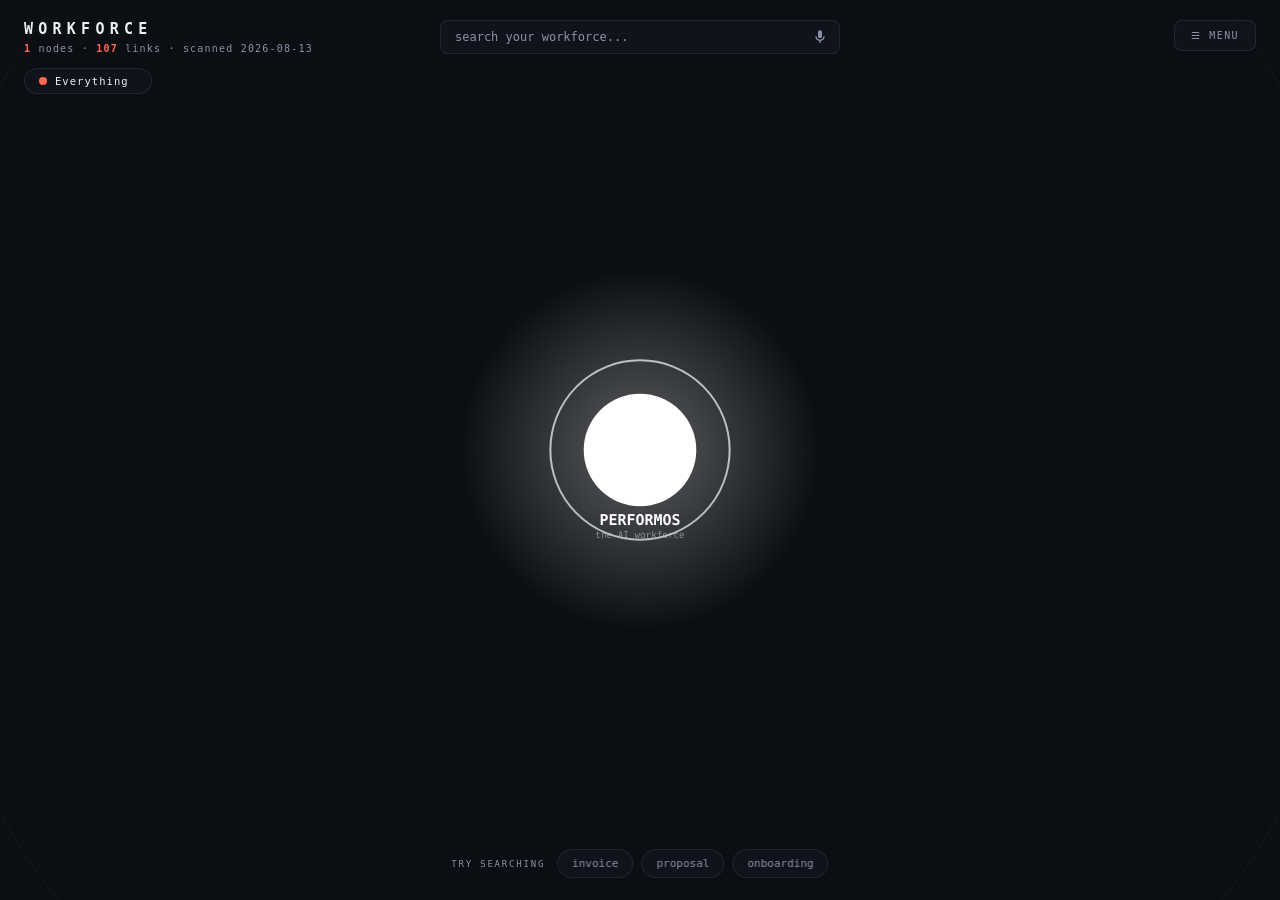
==== commit c2a24fb5: "Workforce: departments collapsed by default, click a hub to bloom its roles Co-Authored-By: Claude F" ====
--- a/workforce-map/index.html
+++ b/workforce-map/index.html
@@ -303,7 +303,7 @@
 </div>
 
 <script>
-const GRAPH = {"scanned":"2026-08-12","nodes":[{"id":"brain","label":"PerformOS","kind":"brain","group":"brain","description":"the AI workforce","path":"","url":"","born":null},{"id":"hub-core","label":"Core","kind":"hub","group":"core","description":"8 roles \u00b7 3 working","path":"","url":"","born":null},{"id":"hub-sales","label":"Sales","kind":"hub","group":"sales","description":"8 roles","path":"","url":"","born":null},{"id":"hub-marketing","label":"Marketing","kind":"hub","group":"marketing","description":"8 roles \u00b7 1 working","path":"","url":"","born":null},{"id":"hub-ops","label":"Ops","kind":"hub","group":"ops","description":"5 roles","path":"","url":"","born":null},{"id":"hub-hr","label":"Hr","kind":"hub","group":"hr","description":"5 roles","path":"","url":"","born":null},{"id":"hub-finance","label":"Finance","kind":"hub","group":"finance","description":"6 roles","path":"","url":"","born":null},{"id":"hub-support","label":"Support","kind":"hub","group":"support","description":"6 roles","path":"","url":"","born":null},{"id":"hub-docs","label":"Docs","kind":"hub","group":"docs","description":"8 roles \u00b7 1 working","path":"","url":"","born":null},{"id":"hub-training","label":"Training","kind":"hub","group":"training","description":"8 roles \u00b7 4 working","path":"","url":"","born":null},{"id":"hub-webdesign","label":"Web Design","kind":"hub","group":"webdesign","description":"14 roles \u00b7 3 working","path":"","url":"","born":null},{"id":"hub-infrastructure","label":"Infrastructure","kind":"hub","group":"infrastructure","description":"1 roles","path":"","url":"","born":null},{"id":"hub-designstandards","label":"Design Standards","kind":"hub","group":"designstandards","description":"4 roles \u00b7 1 working","path":"","url":"","born":null},{"id":"hub-designstyles","label":"Design Styles","kind":"hub","group":"designstyles","description":"1 roles","path":"","url":"","born":null},{"id":"hub-animation","label":"Animation","kind":"hub","group":"animation","description":"1 roles","path":"","url":"","born":null},{"id":"hub-secondbrain","label":"Second Brain","kind":"hub","group":"secondbrain","description":"1 roles","path":"","url":"","born":null},{"id":"hub-showcase","label":"Showcase","kind":"hub","group":"showcase","description":"4 roles","path":"","url":"","born":null},{"id":"hub-unfiled","label":"Unfiled","kind":"hub","group":"unfiled","description":"1 roles","path":"","url":"","born":null},{"id":"hub-other","label":"Misc","kind":"hub","group":"other","description":"everything else","path":"","url":"","born":null},{"id":"crew-core-brand-context","label":"brand context","description":"ready to work \u00b7 replaces a brand strategist's onboarding and discovery workshop \u00b7 $2,000-5,000 per branding engagement, or $150-250/hr consultant time. Click for the full dossier.","group":"core","path":"","url":"","kind":"skill","born":null},{"id":"crew-core-context-restore","label":"context restore","description":"WORKED THIS MONTH \u00b7 replaces the morning catch-up a project coordinator runs to work out where every job was left \u00b7 part of a $75-90k/yr coordinator role, or $40-60/hr admin time. Click for the full dossier.","group":"core","path":"","url":"","kind":"skill","born":null},{"id":"crew-core-context-save","label":"context save","description":"WORKED THIS MONTH \u00b7 replaces the written handover an office manager or departing contractor would prepare \u00b7 $300-800 per handover document outsourced, or $40-60/hr admin time. Click for the full dossier.","group":"core","path":"","url":"","kind":"skill","born":null},{"id":"crew-core-guard-boundary","label":"guard boundary","description":"ready to work \u00b7 replaces a project manager watching that contractors stay inside the agreed scope \u00b7 part of a $90-110k/yr project manager role. Click for the full dossier.","group":"core","path":"","url":"","kind":"skill","born":null},{"id":"crew-core-idea-pressure-tester","label":"idea pressure tester","description":"ready to work \u00b7 replaces a strategy consultant's feasibility study before you commit to building \u00b7 $3,000-10,000 per study outsourced, or $200-350/hr consultant time. Click for the full dossier.","group":"core","path":"","url":"","kind":"skill","born":null},{"id":"crew-core-plan-reviewer","label":"plan reviewer","description":"ready to work \u00b7 replaces a senior consultant reviewing the plan before work starts \u00b7 $1,000-3,000 per plan review outsourced, or $150-300/hr consultant time. Click for the full dossier.","group":"core","path":"","url":"","kind":"skill","born":null},{"id":"crew-core-quality-checker","label":"quality checker","description":"WORKED THIS MONTH \u00b7 replaces a freelance QA reviewer or proofing editor checking work before it ships \u00b7 $200-500 per document reviewed outsourced, or $60-100/hr. Click for the full dossier.","group":"core","path":"","url":"","kind":"skill","born":null},{"id":"crew-core-using-crew","label":"using crew","description":"ready to work \u00b7 replaces an office manager who knows exactly who handles what \u00b7 part of a $70-90k/yr office or operations manager role. Click for the full dossier.","group":"core","path":"","url":"","kind":"skill","born":null},{"id":"crew-sales-audit-deck","label":"audit deck","description":"ready to work \u00b7 replaces a presentation designer plus a senior salesperson's afternoon building the deck \u00b7 $500-1,500 per deck outsourced, or $100-150/hr design time. Click for the full dossier.","group":"sales","path":"","url":"","kind":"skill","born":null},{"id":"crew-sales-crm-cleanup","label":"crm cleanup","description":"ready to work \u00b7 replaces a contract CRM administrator or offshore data cleaner \u00b7 $1,000-3,000 per cleanup project outsourced, or $30-50/hr admin time. Click for the full dossier.","group":"sales","path":"","url":"","kind":"skill","born":null},{"id":"crew-sales-follow-up-sequence","label":"follow up sequence","description":"ready to work \u00b7 replaces a freelance sales copywriter writing your chase and nurture sequences \u00b7 $300-800 per sequence outsourced, or $100-150/hr copywriter time. Click for the full dossier.","group":"sales","path":"","url":"","kind":"skill","born":null},{"id":"crew-sales-lead-research","label":"lead research","description":"ready to work \u00b7 replaces a junior SDR's research hours \u00b7 $65-85k/yr role, or $30-45/hr outsourced researchers. Click for the full dossier.","group":"sales","path":"","url":"","kind":"skill","born":null},{"id":"crew-sales-outreach-draft","label":"outreach draft","description":"ready to work \u00b7 replaces a cold outreach copywriter or agency doing first-touch messages \u00b7 $100-180/hr freelance, or roughly $50-150 per message set from an agency. Click for the full dossier.","group":"sales","path":"","url":"","kind":"skill","born":null},{"id":"crew-sales-pipeline-review","label":"pipeline review","description":"ready to work \u00b7 replaces the weekly pipeline review a sales manager would run \u00b7 part of a $120-160k/yr sales manager role. Click for the full dossier.","group":"sales","path":"","url":"","kind":"skill","born":null},{"id":"crew-sales-proposal-builder","label":"proposal builder","description":"ready to work \u00b7 replaces a bid or proposal writer \u00b7 $500-1,500 per proposal outsourced, or $90-130/hr. Click for the full dossier.","group":"sales","path":"","url":"","kind":"skill","born":null},{"id":"crew-sales-prospect-brief","label":"prospect brief","description":"ready to work \u00b7 replaces a sales assistant's pre-call prep \u00b7 $35-50/hr of assistant time, an hour or two before every call. Click for the full dossier.","group":"sales","path":"","url":"","kind":"skill","born":null},{"id":"crew-marketing-brand-voice-check","label":"brand voice check","description":"ready to work \u00b7 replaces a freelance copy editor or brand consultant doing voice reviews \u00b7 $90-150/hr consultant time, or $150-400 per review outsourced. Click for the full dossier.","group":"marketing","path":"","url":"","kind":"skill","born":null},{"id":"crew-marketing-campaign-plan","label":"campaign plan","description":"ready to work \u00b7 replaces a marketing consultant or agency strategist building the campaign plan \u00b7 $2,000-6,000 per campaign plan from an agency, or $120-200/hr consultant time. Click for the full dossier.","group":"marketing","path":"","url":"","kind":"skill","born":null},{"id":"crew-marketing-carousel-campaign","label":"carousel campaign","description":"WORKED THIS MONTH \u00b7 replaces a social ads agency or freelance designer producing Meta carousel creative \u00b7 $1,500-4,000 per creative kit outsourced, on top of any agency retainer. Click for the full dossier.","group":"marketing","path":"","url":"","kind":"skill","born":null},{"id":"crew-marketing-content-repurpose","label":"content repurpose","description":"ready to work \u00b7 replaces a content assistant or repurposing service turning one piece into many \u00b7 $40-70/hr assistant time, or $300-800 per source piece outsourced. Click for the full dossier.","group":"marketing","path":"","url":"","kind":"skill","born":null},{"id":"crew-marketing-email-campaign-builder","label":"email campaign builder","description":"ready to work \u00b7 replaces an email marketing freelancer or agency writing launch sequences \u00b7 $800-3,000 per sequence outsourced, or part of a $75-95k/yr marketing hire. Click for the full dossier.","group":"marketing","path":"","url":"","kind":"skill","born":null},{"id":"crew-marketing-landing-page-review","label":"landing page review","description":"ready to work \u00b7 replaces a conversion consultant or CRO agency auditing your page \u00b7 $500-2,000 per audit outsourced, or $150-250/hr consultant time. Click for the full dossier.","group":"marketing","path":"","url":"","kind":"skill","born":null},{"id":"crew-marketing-seo-page-builder","label":"seo page builder","description":"ready to work \u00b7 replaces an SEO agency or content writer producing search-optimised pages \u00b7 $300-800 per page outsourced, or a $1,000-3,000/month SEO retainer. Click for the full dossier.","group":"marketing","path":"","url":"","kind":"skill","born":null},{"id":"crew-marketing-social-post-pack","label":"social post pack","description":"ready to work \u00b7 replaces a social media manager or agency running your accounts \u00b7 $1,000-2,500/month outsourced, or part of a $65-85k/yr social media hire. Click for the full dossier.","group":"marketing","path":"","url":"","kind":"skill","born":null},{"id":"crew-ops-automation-opportunity-review","label":"automation opportunity review","description":"ready to work \u00b7 replaces an automation consultant scoping what your business should automate first \u00b7 $150-250/hr consultant time, often sold as a $3,000-8,000 discovery engagement. Click for the full dossier.","group":"ops","path":"","url":"","kind":"skill","born":null},{"id":"crew-ops-operations-dashboard-plan","label":"operations dashboard plan","description":"ready to work \u00b7 replaces a BI consultant or analyst scoping a dashboard build \u00b7 $120-180/hr consultant time, with scoping engagements commonly $2,000-5,000. Click for the full dossier.","group":"ops","path":"","url":"","kind":"skill","born":null},{"id":"crew-ops-process-map","label":"process map","description":"ready to work \u00b7 replaces a process improvement consultant mapping how work really flows \u00b7 $150-250/hr consultant time, or $2,000-5,000 per mapped process. Click for the full dossier.","group":"ops","path":"","url":"","kind":"skill","born":null},{"id":"crew-ops-recurring-task-automation","label":"recurring task automation","description":"ready to work \u00b7 replaces an automation specialist or ops hire designing repeatable workflows \u00b7 $120-200/hr specialist time, or part of an $85-110k/yr operations role. Click for the full dossier.","group":"ops","path":"","url":"","kind":"skill","born":null},{"id":"crew-ops-workflow-improvement","label":"workflow improvement","description":"ready to work \u00b7 replaces a lean or operations consultant reviewing how work gets done \u00b7 $150-250/hr consultant time, or a $1,500-2,500 day rate. Click for the full dossier.","group":"ops","path":"","url":"","kind":"skill","born":null},{"id":"crew-hr-employee-communication-draft","label":"employee communication draft","description":"ready to work \u00b7 replaces an HR consultant or internal comms writer drafting staff announcements \u00b7 $120-200/hr consultant time, or a slice of a $90-110k/yr comms role. Click for the full dossier.","group":"hr","path":"","url":"","kind":"skill","born":null},{"id":"crew-hr-interview-guide","label":"interview guide","description":"ready to work \u00b7 replaces an external recruiter or HR consultant building structured interview kits \u00b7 $500-1,500 per role outsourced, or $120-200/hr HR consultant time. Click for the full dossier.","group":"hr","path":"","url":"","kind":"skill","born":null},{"id":"crew-hr-performance-conversation-prep","label":"performance conversation prep","description":"ready to work \u00b7 replaces an HR consultant coaching a manager before a difficult performance conversation \u00b7 $150-300 per conversation of consultant prep time, or $120-200/hr. Click for the full dossier.","group":"hr","path":"","url":"","kind":"skill","born":null},{"id":"crew-hr-policy-summary","label":"policy summary","description":"ready to work \u00b7 replaces an HR consultant translating long policies into plain English for staff \u00b7 $300-800 per policy outsourced, or $120-200/hr consultant time. Click for the full dossier.","group":"hr","path":"","url":"","kind":"skill","born":null},{"id":"crew-hr-role-profile-builder","label":"role profile builder","description":"ready to work \u00b7 replaces a recruiter or HR consultant writing position descriptions \u00b7 $300-900 per role outsourced, or $120-200/hr consultant time. Click for the full dossier.","group":"hr","path":"","url":"","kind":"skill","born":null},{"id":"crew-finance-admin-automation","label":"admin automation","description":"ready to work \u00b7 replaces an operations consultant scoping which finance admin to automate \u00b7 $1,000-3,000 per scoping engagement, or $150-250/hr consultant time. Click for the full dossier.","group":"finance","path":"","url":"","kind":"skill","born":null},{"id":"crew-finance-cashflow-brief","label":"cashflow brief","description":"ready to work \u00b7 replaces a bookkeeper's monthly cash reporting or part of a virtual CFO retainer \u00b7 $300-800 per month of bookkeeper reporting time, or a slice of a $1,500-3,000/month virtual CFO retainer. Click for the f","group":"finance","path":"","url":"","kind":"skill","born":null},{"id":"crew-finance-expense-review","label":"expense review","description":"ready to work \u00b7 replaces a bookkeeper's expense-checking hours \u00b7 a few hours a month at $60-90/hr bookkeeping rates. Click for the full dossier.","group":"finance","path":"","url":"","kind":"skill","born":null},{"id":"crew-finance-finance-dashboard-plan","label":"finance dashboard plan","description":"ready to work \u00b7 replaces a consultant or virtual CFO scoping a finance dashboard build \u00b7 $1,500-5,000 per scoping engagement outsourced. Click for the full dossier.","group":"finance","path":"","url":"","kind":"skill","born":null},{"id":"crew-finance-invoice-workflow","label":"invoice workflow","description":"ready to work \u00b7 replaces a bookkeeper or operations consultant untangling the invoicing process \u00b7 $1,000-3,000 per process review outsourced, or $60-90/hr bookkeeping time. Click for the full dossier.","group":"finance","path":"","url":"","kind":"skill","born":null},{"id":"crew-finance-monthly-summary","label":"monthly summary","description":"ready to work \u00b7 replaces a bookkeeper's month-end summary or part of an accountant's management reporting \u00b7 $300-800 per month outsourced, on top of compliance accounting. Click for the full dossier.","group":"finance","path":"","url":"","kind":"skill","born":null},{"id":"crew-support-escalation-review","label":"escalation review","description":"ready to work \u00b7 replaces a support team lead's escalation triage \u00b7 part of a $75-95k/yr team lead role. Click for the full dossier.","group":"support","path":"","url":"","kind":"skill","born":null},{"id":"crew-support-faq-builder","label":"faq builder","description":"ready to work \u00b7 replaces a technical writer or senior support agent building FAQ content \u00b7 $500-2,000 per FAQ set outsourced, or $80-120/hr freelance writing. Click for the full dossier.","group":"support","path":"","url":"","kind":"skill","born":null},{"id":"crew-support-feedback-summary","label":"feedback summary","description":"ready to work \u00b7 replaces an analyst or research agency summarising customer feedback \u00b7 $1,000-4,000 per feedback study outsourced. Click for the full dossier.","group":"support","path":"","url":"","kind":"skill","born":null},{"id":"crew-support-help-document-generator","label":"help document generator","description":"ready to work \u00b7 replaces a technical writer producing customer help articles \u00b7 $150-400 per article outsourced, or $80-120/hr freelance. Click for the full dossier.","group":"support","path":"","url":"","kind":"skill","born":null},{"id":"crew-support-reply-builder","label":"reply builder","description":"ready to work \u00b7 replaces a customer support officer's reply-writing hours \u00b7 part of a $55-70k/yr support role, or $30-45/hr outsourced support. Click for the full dossier.","group":"support","path":"","url":"","kind":"skill","born":null},{"id":"crew-support-ticket-triage","label":"ticket triage","description":"ready to work \u00b7 replaces a support coordinator sorting the inbound queue \u00b7 part of a $55-70k/yr support role's daily hours. Click for the full dossier.","group":"support","path":"","url":"","kind":"skill","born":null},{"id":"crew-docs-client-playbook-builder","label":"client playbook builder","description":"ready to work \u00b7 replaces a freelance copywriter or client services manager writing your welcome and process documents \u00b7 $800-2,500 per playbook outsourced, or $120-180/hr freelance writing time. Click for the full dossie","group":"docs","path":"","url":"","kind":"skill","born":null},{"id":"crew-docs-compliance-review-check","label":"compliance review check","description":"ready to work \u00b7 replaces a compliance consultant's document review hours \u00b7 $1,000-3,000 per document review outsourced, or $150-300/hr consultant time. Click for the full dossier.","group":"docs","path":"","url":"","kind":"skill","born":null},{"id":"crew-docs-handover-document-writer","label":"handover document writer","description":"ready to work \u00b7 replaces a departing staff member's paid handover fortnight, or a consultant hired to document a role \u00b7 $1,500-5,000 per role documented externally, or weeks of paid handover time. Click for the full doss","group":"docs","path":"","url":"","kind":"skill","born":null},{"id":"crew-docs-meeting-notes-to-actions","label":"meeting notes to actions","description":"ready to work \u00b7 replaces a minute-taker, or the admin hours of an executive assistant \u00b7 part of a $70-85k/yr EA role, or $60-100 per meeting for outsourced minute-taking. Click for the full dossier.","group":"docs","path":"","url":"","kind":"skill","born":null},{"id":"crew-docs-policy-document-generator","label":"policy document generator","description":"ready to work \u00b7 replaces an external HR or workplace relations consultant drafting policies \u00b7 $500-2,000 per policy outsourced, or $150-250/hr consultant time. Click for the full dossier.","group":"docs","path":"","url":"","kind":"skill","born":null},{"id":"crew-docs-research-notebooklm","label":"research notebooklm","description":"HAS WORKED FOR YOU \u00b7 replaces a research assistant or junior analyst's reading and summarising hours \u00b7 $35-50/hr research assistance, or days of your own reading time each month. Click for the full dossier.","group":"docs","path":"","url":"","kind":"skill","born":null},{"id":"crew-docs-sop-builder","label":"sop builder","description":"ready to work \u00b7 replaces an operations consultant, or the weeks a manager spends writing procedures \u00b7 $300-1,500 per SOP outsourced, or $120-200/hr process consultant time. Click for the full dossier.","group":"docs","path":"","url":"","kind":"skill","born":null},{"id":"crew-docs-training-guide-creator","label":"training guide creator","description":"ready to work \u00b7 replaces a freelance instructional designer or external training provider building session guides \u00b7 $2,000-6,000 per course built externally, or $80-120/hr instructional design time. Click for the full do","group":"docs","path":"","url":"","kind":"skill","born":null},{"id":"crew-training-assessment-designer","label":"assessment designer","description":"WORKED THIS MONTH \u00b7 replaces an instructional designer's assessment-writing hours or a training provider's test development service \u00b7 $500-1,500 per assessment outsourced, or $80-120/hr instructional design time. Click f","group":"training","path":"","url":"","kind":"skill","born":null},{"id":"crew-training-coaching-conversation-guide","label":"coaching conversation guide","description":"ready to work \u00b7 replaces an external coach or leadership facilitator preparing your managers \u00b7 $250-500 per coaching session outsourced, or $150-250/hr leadership consultant time. Click for the full dossier.","group":"training","path":"","url":"","kind":"skill","born":null},{"id":"crew-training-facilitator-guide-creator","label":"facilitator guide creator","description":"WORKED THIS MONTH \u00b7 replaces a freelance instructional designer building delivery guides \u00b7 $1,500-4,000 per session guide outsourced, or $80-120/hr design time. Click for the full dossier.","group":"training","path":"","url":"","kind":"skill","born":null},{"id":"crew-training-learner-workbook-builder","label":"learner workbook builder","description":"WORKED THIS MONTH \u00b7 replaces a training materials designer or a training provider's printed materials service \u00b7 $800-2,500 per workbook outsourced, or $80-120/hr materials design time. Click for the full dossier.","group":"training","path":"","url":"","kind":"skill","born":null},{"id":"crew-training-module-outline-builder","label":"module outline builder","description":"WORKED THIS MONTH \u00b7 replaces a learning and development consultant scoping course structure \u00b7 $1,000-3,000 per module design outsourced, or part of a $95-115k/yr L&D role. Click for the full dossier.","group":"training","path":"","url":"","kind":"skill","born":null},{"id":"crew-training-needs-analyser","label":"needs analyser","description":"ready to work \u00b7 replaces a learning and development consultant's training needs analysis engagement \u00b7 $3,000-8,000 per needs analysis outsourced, or $150-250/hr consultant time. Click for the full dossier.","group":"training","path":"","url":"","kind":"skill","born":null},{"id":"crew-training-onboarding-programme-builder","label":"onboarding programme builder","description":"ready to work \u00b7 replaces an HR consultant designing onboarding, or the ad-hoc weeks a manager loses to each new starter \u00b7 $2,000-6,000 per onboarding programme outsourced, or $130-180/hr HR consultant time. Click for the","group":"training","path":"","url":"","kind":"skill","born":null},{"id":"crew-training-skill-gap-mapper","label":"skill gap mapper","description":"ready to work \u00b7 replaces a capability assessment from an HR or change consultant \u00b7 $4,000-10,000 per capability review outsourced, or $150-250/hr consultant time. Click for the full dossier.","group":"training","path":"","url":"","kind":"skill","born":null},{"id":"crew-web-app-builder","label":"app builder","description":"ready to work \u00b7 replaces a freelance automation developer or integration consultant \u00b7 $90-140/hr contractor time, or $3,000-10,000 per build outsourced. Click for the full dossier.","group":"webdesign","path":"","url":"","kind":"skill","born":null},{"id":"crew-web-booking-site-builder","label":"booking site builder","description":"ready to work \u00b7 replaces a local web designer building sites for trades, salons, and clinics \u00b7 $2,000-5,000 per site outsourced, plus edit fees after launch. Click for the full dossier.","group":"webdesign","path":"","url":"","kind":"skill","born":null},{"id":"crew-web-cinematic-build","label":"cinematic build","description":"ready to work \u00b7 replaces a creative web agency's design and motion team \u00b7 $8,000-25,000 per project at agency rates. Click for the full dossier.","group":"webdesign","path":"","url":"","kind":"skill","born":null},{"id":"crew-web-fly-through-builder","label":"fly through builder","description":"ready to work \u00b7 replaces a video production house plus a specialist web developer \u00b7 $10,000-30,000 quoted as a combined film and build job. Click for the full dossier.","group":"webdesign","path":"","url":"","kind":"skill","born":null},{"id":"crew-web-landing-page-builder","label":"landing page builder","description":"ready to work \u00b7 replaces a freelance landing page designer and copywriter \u00b7 $800-2,500 per page outsourced. Click for the full dossier.","group":"webdesign","path":"","url":"","kind":"skill","born":null},{"id":"crew-web-lead-dashboard-builder","label":"lead dashboard builder","description":"ready to work \u00b7 replaces a research VA or analyst compiling lead lists and reports \u00b7 $40-70/hr contractor time, often $500-1,500 per list and report. Click for the full dossier.","group":"webdesign","path":"","url":"","kind":"skill","born":null},{"id":"crew-web-page-builder","label":"page builder","description":"HAS WORKED FOR YOU \u00b7 replaces a small web design studio building full business websites \u00b7 $3,000-8,000 per site outsourced, plus $500-900/yr in typical care plans. Click for the full dossier.","group":"webdesign","path":"","url":"","kind":"skill","born":null},{"id":"crew-web-product-film","label":"product film","description":"ready to work \u00b7 replaces a product video studio plus a landing page developer \u00b7 $8,000-30,000 for a filmed product page at studio rates. Click for the full dossier.","group":"webdesign","path":"","url":"","kind":"skill","born":null},{"id":"crew-web-real-estate-immersive","label":"real estate immersive","description":"ready to work \u00b7 replaces a property videographer plus a custom microsite developer \u00b7 $1,500-5,000 per listing for video and a one-off microsite. Click for the full dossier.","group":"webdesign","path":"","url":"","kind":"skill","born":null},{"id":"crew-web-scrollytelling","label":"scrollytelling","description":"ready to work \u00b7 replaces a digital agency's interactive storytelling team \u00b7 $10,000-40,000 for interactive scroll pieces at agency rates. Click for the full dossier.","group":"webdesign","path":"","url":"","kind":"skill","born":null},{"id":"crew-web-slide-deck-builder","label":"slide deck builder","description":"WORKED THIS MONTH \u00b7 replaces a freelance presentation designer \u00b7 $500-1,500 per deck outsourced, or $80-120/hr. Click for the full dossier.","group":"webdesign","path":"","url":"","kind":"skill","born":null},{"id":"crew-web-slide-deck-mobile","label":"slide deck mobile","description":"ready to work \u00b7 replaces a designer producing phone-ready proposals and story decks \u00b7 $300-900 per proposal or story deck outsourced. Click for the full dossier.","group":"webdesign","path":"","url":"","kind":"skill","born":null},{"id":"crew-web-stitch","label":"stitch","description":"ready to work \u00b7 replaces a contract UX designer writing design specs and reviewing screens \u00b7 $110-150/hr contract UX time, or a slice of a $100-140k/yr role. Click for the full dossier.","group":"webdesign","path":"","url":"","kind":"skill","born":null},{"id":"crew-web-website-architect","label":"website architect","description":"HAS WORKED FOR YOU \u00b7 replaces a design consultant doing competitor site teardowns \u00b7 $1,000-3,000 per audit outsourced, or $120-180/hr consultant time. Click for the full dossier.","group":"webdesign","path":"","url":"","kind":"skill","born":null},{"id":"crew-voice-receptionist","label":"receptionist","description":"ready to work \u00b7 replaces a part-time receptionist or an after-hours answering service \u00b7 $30-38/hr casual reception cover, or $200-600/mo for an answering service. Click for the full dossier.","group":"infrastructure","path":"","url":"","kind":"skill","born":null},{"id":"crew-design-documents","label":"documents","description":"WORKED THIS MONTH \u00b7 replaces a freelance document designer, the person who lays out your proposals, reports and workbooks \u00b7 $150-400 per formatted document outsourced, or $75-110/hr freelance design time. Click for the f","group":"designstandards","path":"","url":"","kind":"skill","born":null},{"id":"crew-design-engineering","label":"engineering","description":"ready to work \u00b7 replaces a senior front-end developer's polish pass, the specialist who makes software feel right \u00b7 $130-170k/yr specialist role, or $110-150/hr contract review time. Click for the full dossier.","group":"designstandards","path":"","url":"","kind":"skill","born":null},{"id":"crew-design-quality","label":"quality","description":"ready to work \u00b7 replaces an external design director's critique before anything ships \u00b7 $150-250/hr design consultancy time, or $1,000-3,000 per agency design audit. Click for the full dossier.","group":"designstandards","path":"","url":"","kind":"skill","born":null},{"id":"crew-design-reference","label":"reference","description":"ready to work \u00b7 replaces a creative director's reference library and the agency retainer that keeps design standards current \u00b7 $5,000-15,000 for an agency style guide engagement, or a slice of a $140-180k/yr creative dir","group":"designstandards","path":"","url":"","kind":"skill","born":null},{"id":"crew-design-styles","label":"styles","description":"ready to work \u00b7 replaces a freelance art director exploring visual directions for a project \u00b7 $120-180/hr art direction time, or $1,500-4,000 per style exploration from a studio. Click for the full dossier.","group":"designstyles","path":"","url":"","kind":"skill","born":null},{"id":"crew-animation","label":"animation","description":"ready to work \u00b7 replaces a freelance motion designer's hours on every website and document build \u00b7 $85-115k/yr role, or $90-140/hr freelance motion work. Click for the full dossier.","group":"animation","path":"","url":"","kind":"skill","born":null},{"id":"crew-my-second-brain","label":"second brain","description":"ready to work \u00b7 replaces a part-time knowledge manager, the role small businesses never actually get around to hiring \u00b7 $95-125k/yr as a full-time role, or $130-180/hr knowledge consultant time. Click for the full dossie","group":"secondbrain","path":"","url":"","kind":"skill","born":null},{"id":"crew-web-immersive-narrative","label":"immersive narrative","description":"ready to work \u00b7 replaces a creative web agency's immersive site team \u00b7 $20,000-60,000 per site from an agency. Click for the full dossier.","group":"showcase","path":"","url":"","kind":"skill","born":null},{"id":"crew-web-learning-experience","label":"learning experience","description":"ready to work \u00b7 replaces an e-learning developer or instructional design studio building your online modules \u00b7 $5,000-20,000 per module outsourced, or a $90-120k/yr in-house role. Click for the full dossier.","group":"showcase","path":"","url":"","kind":"skill","born":null},{"id":"crew-web-spotlight-hero","label":"spotlight hero","description":"ready to work \u00b7 replaces a creative front-end developer building one bespoke interactive homepage hero \u00b7 $2,000-8,000 per hero freelanced at $100-150/hr rates. Click for the full dossier.","group":"showcase","path":"","url":"","kind":"skill","born":null},{"id":"crew-web-webcam-website","label":"webcam website","description":"ready to work \u00b7 replaces a creative technology studio's experiential web team \u00b7 $25,000-80,000 per experiential build from a studio. Click for the full dossier.","group":"showcase","path":"","url":"","kind":"skill","born":null},{"id":"crew-real-estate-review","label":"estate review","description":"ready to work \u00b7 replaces a property marketing reviewer, once this skill is actually built out \u00b7 $100-300 per listing review outsourced, indicative only since the skill is not yet written. Click for the full dossier.","group":"unfiled","path":"","url":"","kind":"skill","born":null}],"edges":[{"source":"brain","target":"hub-core"},{"source":"brain","target":"hub-sales"},{"source":"brain","target":"hub-marketing"},{"source":"brain","target":"hub-ops"},{"source":"brain","target":"hub-hr"},{"source":"brain","target":"hub-finance"},{"source":"brain","target":"hub-support"},{"source":"brain","target":"hub-docs"},{"source":"brain","target":"hub-training"},{"source":"brain","target":"hub-webdesign"},{"source":"brain","target":"hub-infrastructure"},{"source":"brain","target":"hub-designstandards"},{"source":"brain","target":"hub-designstyles"},{"source":"brain","target":"hub-animation"},{"source":"brain","target":"hub-secondbrain"},{"source":"brain","target":"hub-showcase"},{"source":"brain","target":"hub-unfiled"},{"source":"brain","target":"hub-other"},{"source":"crew-core-brand-context","target":"hub-core"},{"source":"crew-core-context-restore","target":"hub-core"},{"source":"crew-core-context-save","target":"hub-core"},{"source":"crew-core-guard-boundary","target":"hub-core"},{"source":"crew-core-idea-pressure-tester","target":"hub-core"},{"source":"crew-core-plan-reviewer","target":"hub-core"},{"source":"crew-core-quality-checker","target":"hub-core"},{"source":"crew-core-using-crew","target":"hub-core"},{"source":"crew-sales-audit-deck","target":"hub-sales"},{"source":"crew-sales-crm-cleanup","target":"hub-sales"},{"source":"crew-sales-follow-up-sequence","target":"hub-sales"},{"source":"crew-sales-lead-research","target":"hub-sales"},{"source":"crew-sales-outreach-draft","target":"hub-sales"},{"source":"crew-sales-pipeline-review","target":"hub-sales"},{"source":"crew-sales-proposal-builder","target":"hub-sales"},{"source":"crew-sales-prospect-brief","target":"hub-sales"},{"source":"crew-marketing-brand-voice-check","target":"hub-marketing"},{"source":"crew-marketing-campaign-plan","target":"hub-marketing"},{"source":"crew-marketing-carousel-campaign","target":"hub-marketing"},{"source":"crew-marketing-content-repurpose","target":"hub-marketing"},{"source":"crew-marketing-email-campaign-builder","target":"hub-marketing"},{"source":"crew-marketing-landing-page-review","target":"hub-marketing"},{"source":"crew-marketing-seo-page-builder","target":"hub-marketing"},{"source":"crew-marketing-social-post-pack","target":"hub-marketing"},{"source":"crew-ops-automation-opportunity-review","target":"hub-ops"},{"source":"crew-ops-operations-dashboard-plan","target":"hub-ops"},{"source":"crew-ops-process-map","target":"hub-ops"},{"source":"crew-ops-recurring-task-automation","target":"hub-ops"},{"source":"crew-ops-workflow-improvement","target":"hub-ops"},{"source":"crew-hr-employee-communication-draft","target":"hub-hr"},{"source":"crew-hr-interview-guide","target":"hub-hr"},{"source":"crew-hr-performance-conversation-prep","target":"hub-hr"},{"source":"crew-hr-policy-summary","target":"hub-hr"},{"source":"crew-hr-role-profile-builder","target":"hub-hr"},{"source":"crew-finance-admin-automation","target":"hub-finance"},{"source":"crew-finance-cashflow-brief","target":"hub-finance"},{"source":"crew-finance-expense-review","target":"hub-finance"},{"source":"crew-finance-finance-dashboard-plan","target":"hub-finance"},{"source":"crew-finance-invoice-workflow","target":"hub-finance"},{"source":"crew-finance-monthly-summary","target":"hub-finance"},{"source":"crew-support-escalation-review","target":"hub-support"},{"source":"crew-support-faq-builder","target":"hub-support"},{"source":"crew-support-feedback-summary","target":"hub-support"},{"source":"crew-support-help-document-generator","target":"hub-support"},{"source":"crew-support-reply-builder","target":"hub-support"},{"source":"crew-support-ticket-triage","target":"hub-support"},{"source":"crew-docs-client-playbook-builder","target":"hub-docs"},{"source":"crew-docs-compliance-review-check","target":"hub-docs"},{"source":"crew-docs-handover-document-writer","target":"hub-docs"},{"source":"crew-docs-meeting-notes-to-actions","target":"hub-docs"},{"source":"crew-docs-policy-document-generator","target":"hub-docs"},{"source":"crew-docs-research-notebooklm","target":"hub-docs"},{"source":"crew-docs-sop-builder","target":"hub-docs"},{"source":"crew-docs-training-guide-creator","target":"hub-docs"},{"source":"crew-training-assessment-designer","target":"hub-training"},{"source":"crew-training-coaching-conversation-guide","target":"hub-training"},{"source":"crew-training-facilitator-guide-creator","target":"hub-training"},{"source":"crew-training-learner-workbook-builder","target":"hub-training"},{"source":"crew-training-module-outline-builder","target":"hub-training"},{"source":"crew-training-needs-analyser","target":"hub-training"},{"source":"crew-training-onboarding-programme-builder","target":"hub-training"},{"source":"crew-training-skill-gap-mapper","target":"hub-training"},{"source":"crew-web-app-builder","target":"hub-webdesign"},{"source":"crew-web-booking-site-builder","target":"hub-webdesign"},{"source":"crew-web-cinematic-build","target":"hub-webdesign"},{"source":"crew-web-fly-through-builder","target":"hub-webdesign"},{"source":"crew-web-landing-page-builder","target":"hub-webdesign"},{"source":"crew-web-lead-dashboard-builder","target":"hub-webdesign"},{"source":"crew-web-page-builder","target":"hub-webdesign"},{"source":"crew-web-product-film","target":"hub-webdesign"},{"source":"crew-web-real-estate-immersive","target":"hub-webdesign"},{"source":"crew-web-scrollytelling","target":"hub-webdesign"},{"source":"crew-web-slide-deck-builder","target":"hub-webdesign"},{"source":"crew-web-slide-deck-mobile","target":"hub-webdesign"},{"source":"crew-web-stitch","target":"hub-webdesign"},{"source":"crew-web-website-architect","target":"hub-webdesign"},{"source":"crew-voice-receptionist","target":"hub-infrastructure"},{"source":"crew-design-documents","target":"hub-designstandards"},{"source":"crew-design-engineering","target":"hub-designstandards"},{"source":"crew-design-quality","target":"hub-designstandards"},{"source":"crew-design-reference","target":"hub-designstandards"},{"source":"crew-design-styles","target":"hub-designstyles"},{"source":"crew-animation","target":"hub-animation"},{"source":"crew-my-second-brain","target":"hub-secondbrain"},{"source":"crew-web-immersive-narrative","target":"hub-showcase"},{"source":"crew-web-learning-experience","target":"hub-showcase"},{"source":"crew-web-spotlight-hero","target":"hub-showcase"},{"source":"crew-web-webcam-website","target":"hub-showcase"},{"source":"crew-real-estate-review","target":"hub-unfiled"}]};
+const GRAPH = {"scanned":"2026-08-13","nodes":[{"id":"brain","label":"PerformOS","kind":"brain","group":"brain","description":"the AI workforce","path":"","url":"","born":null},{"id":"hub-core","label":"Core","kind":"hub","group":"core","description":"8 roles \u00b7 3 working","path":"","url":"","born":null},{"id":"hub-sales","label":"Sales","kind":"hub","group":"sales","description":"8 roles","path":"","url":"","born":null},{"id":"hub-marketing","label":"Marketing","kind":"hub","group":"marketing","description":"8 roles \u00b7 1 working","path":"","url":"","born":null},{"id":"hub-ops","label":"Ops","kind":"hub","group":"ops","description":"5 roles","path":"","url":"","born":null},{"id":"hub-hr","label":"Hr","kind":"hub","group":"hr","description":"5 roles","path":"","url":"","born":null},{"id":"hub-finance","label":"Finance","kind":"hub","group":"finance","description":"6 roles","path":"","url":"","born":null},{"id":"hub-support","label":"Support","kind":"hub","group":"support","description":"6 roles","path":"","url":"","born":null},{"id":"hub-docs","label":"Docs","kind":"hub","group":"docs","description":"8 roles \u00b7 1 working","path":"","url":"","born":null},{"id":"hub-training","label":"Training","kind":"hub","group":"training","description":"8 roles \u00b7 4 working","path":"","url":"","born":null},{"id":"hub-webdesign","label":"Web Design","kind":"hub","group":"webdesign","description":"14 roles \u00b7 3 working","path":"","url":"","born":null},{"id":"hub-infrastructure","label":"Infrastructure","kind":"hub","group":"infrastructure","description":"1 roles","path":"","url":"","born":null},{"id":"hub-designstandards","label":"Design Standards","kind":"hub","group":"designstandards","description":"4 roles \u00b7 1 working","path":"","url":"","born":null},{"id":"hub-designstyles","label":"Design Styles","kind":"hub","group":"designstyles","description":"1 roles","path":"","url":"","born":null},{"id":"hub-animation","label":"Animation","kind":"hub","group":"animation","description":"1 roles","path":"","url":"","born":null},{"id":"hub-secondbrain","label":"Second Brain","kind":"hub","group":"secondbrain","description":"1 roles","path":"","url":"","born":null},{"id":"hub-showcase","label":"Showcase","kind":"hub","group":"showcase","description":"4 roles","path":"","url":"","born":null},{"id":"hub-unfiled","label":"Unfiled","kind":"hub","group":"unfiled","description":"1 roles","path":"","url":"","born":null},{"id":"hub-other","label":"Misc","kind":"hub","group":"other","description":"everything else","path":"","url":"","born":null},{"id":"crew-core-brand-context","label":"brand context","description":"ready to work \u00b7 replaces a brand strategist's onboarding and discovery workshop \u00b7 $2,000-5,000 per branding engagement, or $150-250/hr consultant time. Click for the full dossier.","group":"core","path":"","url":"","kind":"skill","born":null},{"id":"crew-core-context-restore","label":"context restore","description":"WORKED THIS MONTH \u00b7 replaces the morning catch-up a project coordinator runs to work out where every job was left \u00b7 part of a $75-90k/yr coordinator role, or $40-60/hr admin time. Click for the full dossier.","group":"core","path":"","url":"","kind":"skill","born":null},{"id":"crew-core-context-save","label":"context save","description":"WORKED THIS MONTH \u00b7 replaces the written handover an office manager or departing contractor would prepare \u00b7 $300-800 per handover document outsourced, or $40-60/hr admin time. Click for the full dossier.","group":"core","path":"","url":"","kind":"skill","born":null},{"id":"crew-core-guard-boundary","label":"guard boundary","description":"ready to work \u00b7 replaces a project manager watching that contractors stay inside the agreed scope \u00b7 part of a $90-110k/yr project manager role. Click for the full dossier.","group":"core","path":"","url":"","kind":"skill","born":null},{"id":"crew-core-idea-pressure-tester","label":"idea pressure tester","description":"ready to work \u00b7 replaces a strategy consultant's feasibility study before you commit to building \u00b7 $3,000-10,000 per study outsourced, or $200-350/hr consultant time. Click for the full dossier.","group":"core","path":"","url":"","kind":"skill","born":null},{"id":"crew-core-plan-reviewer","label":"plan reviewer","description":"ready to work \u00b7 replaces a senior consultant reviewing the plan before work starts \u00b7 $1,000-3,000 per plan review outsourced, or $150-300/hr consultant time. Click for the full dossier.","group":"core","path":"","url":"","kind":"skill","born":null},{"id":"crew-core-quality-checker","label":"quality checker","description":"WORKED THIS MONTH \u00b7 replaces a freelance QA reviewer or proofing editor checking work before it ships \u00b7 $200-500 per document reviewed outsourced, or $60-100/hr. Click for the full dossier.","group":"core","path":"","url":"","kind":"skill","born":null},{"id":"crew-core-using-crew","label":"using crew","description":"ready to work \u00b7 replaces an office manager who knows exactly who handles what \u00b7 part of a $70-90k/yr office or operations manager role. Click for the full dossier.","group":"core","path":"","url":"","kind":"skill","born":null},{"id":"crew-sales-audit-deck","label":"audit deck","description":"ready to work \u00b7 replaces a presentation designer plus a senior salesperson's afternoon building the deck \u00b7 $500-1,500 per deck outsourced, or $100-150/hr design time. Click for the full dossier.","group":"sales","path":"","url":"","kind":"skill","born":null},{"id":"crew-sales-crm-cleanup","label":"crm cleanup","description":"ready to work \u00b7 replaces a contract CRM administrator or offshore data cleaner \u00b7 $1,000-3,000 per cleanup project outsourced, or $30-50/hr admin time. Click for the full dossier.","group":"sales","path":"","url":"","kind":"skill","born":null},{"id":"crew-sales-follow-up-sequence","label":"follow up sequence","description":"ready to work \u00b7 replaces a freelance sales copywriter writing your chase and nurture sequences \u00b7 $300-800 per sequence outsourced, or $100-150/hr copywriter time. Click for the full dossier.","group":"sales","path":"","url":"","kind":"skill","born":null},{"id":"crew-sales-lead-research","label":"lead research","description":"ready to work \u00b7 replaces a junior SDR's research hours \u00b7 $65-85k/yr role, or $30-45/hr outsourced researchers. Click for the full dossier.","group":"sales","path":"","url":"","kind":"skill","born":null},{"id":"crew-sales-outreach-draft","label":"outreach draft","description":"ready to work \u00b7 replaces a cold outreach copywriter or agency doing first-touch messages \u00b7 $100-180/hr freelance, or roughly $50-150 per message set from an agency. Click for the full dossier.","group":"sales","path":"","url":"","kind":"skill","born":null},{"id":"crew-sales-pipeline-review","label":"pipeline review","description":"ready to work \u00b7 replaces the weekly pipeline review a sales manager would run \u00b7 part of a $120-160k/yr sales manager role. Click for the full dossier.","group":"sales","path":"","url":"","kind":"skill","born":null},{"id":"crew-sales-proposal-builder","label":"proposal builder","description":"ready to work \u00b7 replaces a bid or proposal writer \u00b7 $500-1,500 per proposal outsourced, or $90-130/hr. Click for the full dossier.","group":"sales","path":"","url":"","kind":"skill","born":null},{"id":"crew-sales-prospect-brief","label":"prospect brief","description":"ready to work \u00b7 replaces a sales assistant's pre-call prep \u00b7 $35-50/hr of assistant time, an hour or two before every call. Click for the full dossier.","group":"sales","path":"","url":"","kind":"skill","born":null},{"id":"crew-marketing-brand-voice-check","label":"brand voice check","description":"ready to work \u00b7 replaces a freelance copy editor or brand consultant doing voice reviews \u00b7 $90-150/hr consultant time, or $150-400 per review outsourced. Click for the full dossier.","group":"marketing","path":"","url":"","kind":"skill","born":null},{"id":"crew-marketing-campaign-plan","label":"campaign plan","description":"ready to work \u00b7 replaces a marketing consultant or agency strategist building the campaign plan \u00b7 $2,000-6,000 per campaign plan from an agency, or $120-200/hr consultant time. Click for the full dossier.","group":"marketing","path":"","url":"","kind":"skill","born":null},{"id":"crew-marketing-carousel-campaign","label":"carousel campaign","description":"WORKED THIS MONTH \u00b7 replaces a social ads agency or freelance designer producing Meta carousel creative \u00b7 $1,500-4,000 per creative kit outsourced, on top of any agency retainer. Click for the full dossier.","group":"marketing","path":"","url":"","kind":"skill","born":null},{"id":"crew-marketing-content-repurpose","label":"content repurpose","description":"ready to work \u00b7 replaces a content assistant or repurposing service turning one piece into many \u00b7 $40-70/hr assistant time, or $300-800 per source piece outsourced. Click for the full dossier.","group":"marketing","path":"","url":"","kind":"skill","born":null},{"id":"crew-marketing-email-campaign-builder","label":"email campaign builder","description":"ready to work \u00b7 replaces an email marketing freelancer or agency writing launch sequences \u00b7 $800-3,000 per sequence outsourced, or part of a $75-95k/yr marketing hire. Click for the full dossier.","group":"marketing","path":"","url":"","kind":"skill","born":null},{"id":"crew-marketing-landing-page-review","label":"landing page review","description":"ready to work \u00b7 replaces a conversion consultant or CRO agency auditing your page \u00b7 $500-2,000 per audit outsourced, or $150-250/hr consultant time. Click for the full dossier.","group":"marketing","path":"","url":"","kind":"skill","born":null},{"id":"crew-marketing-seo-page-builder","label":"seo page builder","description":"ready to work \u00b7 replaces an SEO agency or content writer producing search-optimised pages \u00b7 $300-800 per page outsourced, or a $1,000-3,000/month SEO retainer. Click for the full dossier.","group":"marketing","path":"","url":"","kind":"skill","born":null},{"id":"crew-marketing-social-post-pack","label":"social post pack","description":"ready to work \u00b7 replaces a social media manager or agency running your accounts \u00b7 $1,000-2,500/month outsourced, or part of a $65-85k/yr social media hire. Click for the full dossier.","group":"marketing","path":"","url":"","kind":"skill","born":null},{"id":"crew-ops-automation-opportunity-review","label":"automation opportunity review","description":"ready to work \u00b7 replaces an automation consultant scoping what your business should automate first \u00b7 $150-250/hr consultant time, often sold as a $3,000-8,000 discovery engagement. Click for the full dossier.","group":"ops","path":"","url":"","kind":"skill","born":null},{"id":"crew-ops-operations-dashboard-plan","label":"operations dashboard plan","description":"ready to work \u00b7 replaces a BI consultant or analyst scoping a dashboard build \u00b7 $120-180/hr consultant time, with scoping engagements commonly $2,000-5,000. Click for the full dossier.","group":"ops","path":"","url":"","kind":"skill","born":null},{"id":"crew-ops-process-map","label":"process map","description":"ready to work \u00b7 replaces a process improvement consultant mapping how work really flows \u00b7 $150-250/hr consultant time, or $2,000-5,000 per mapped process. Click for the full dossier.","group":"ops","path":"","url":"","kind":"skill","born":null},{"id":"crew-ops-recurring-task-automation","label":"recurring task automation","description":"ready to work \u00b7 replaces an automation specialist or ops hire designing repeatable workflows \u00b7 $120-200/hr specialist time, or part of an $85-110k/yr operations role. Click for the full dossier.","group":"ops","path":"","url":"","kind":"skill","born":null},{"id":"crew-ops-workflow-improvement","label":"workflow improvement","description":"ready to work \u00b7 replaces a lean or operations consultant reviewing how work gets done \u00b7 $150-250/hr consultant time, or a $1,500-2,500 day rate. Click for the full dossier.","group":"ops","path":"","url":"","kind":"skill","born":null},{"id":"crew-hr-employee-communication-draft","label":"employee communication draft","description":"ready to work \u00b7 replaces an HR consultant or internal comms writer drafting staff announcements \u00b7 $120-200/hr consultant time, or a slice of a $90-110k/yr comms role. Click for the full dossier.","group":"hr","path":"","url":"","kind":"skill","born":null},{"id":"crew-hr-interview-guide","label":"interview guide","description":"ready to work \u00b7 replaces an external recruiter or HR consultant building structured interview kits \u00b7 $500-1,500 per role outsourced, or $120-200/hr HR consultant time. Click for the full dossier.","group":"hr","path":"","url":"","kind":"skill","born":null},{"id":"crew-hr-performance-conversation-prep","label":"performance conversation prep","description":"ready to work \u00b7 replaces an HR consultant coaching a manager before a difficult performance conversation \u00b7 $150-300 per conversation of consultant prep time, or $120-200/hr. Click for the full dossier.","group":"hr","path":"","url":"","kind":"skill","born":null},{"id":"crew-hr-policy-summary","label":"policy summary","description":"ready to work \u00b7 replaces an HR consultant translating long policies into plain English for staff \u00b7 $300-800 per policy outsourced, or $120-200/hr consultant time. Click for the full dossier.","group":"hr","path":"","url":"","kind":"skill","born":null},{"id":"crew-hr-role-profile-builder","label":"role profile builder","description":"ready to work \u00b7 replaces a recruiter or HR consultant writing position descriptions \u00b7 $300-900 per role outsourced, or $120-200/hr consultant time. Click for the full dossier.","group":"hr","path":"","url":"","kind":"skill","born":null},{"id":"crew-finance-admin-automation","label":"admin automation","description":"ready to work \u00b7 replaces an operations consultant scoping which finance admin to automate \u00b7 $1,000-3,000 per scoping engagement, or $150-250/hr consultant time. Click for the full dossier.","group":"finance","path":"","url":"","kind":"skill","born":null},{"id":"crew-finance-cashflow-brief","label":"cashflow brief","description":"ready to work \u00b7 replaces a bookkeeper's monthly cash reporting or part of a virtual CFO retainer \u00b7 $300-800 per month of bookkeeper reporting time, or a slice of a $1,500-3,000/month virtual CFO retainer. Click for the f","group":"finance","path":"","url":"","kind":"skill","born":null},{"id":"crew-finance-expense-review","label":"expense review","description":"ready to work \u00b7 replaces a bookkeeper's expense-checking hours \u00b7 a few hours a month at $60-90/hr bookkeeping rates. Click for the full dossier.","group":"finance","path":"","url":"","kind":"skill","born":null},{"id":"crew-finance-finance-dashboard-plan","label":"finance dashboard plan","description":"ready to work \u00b7 replaces a consultant or virtual CFO scoping a finance dashboard build \u00b7 $1,500-5,000 per scoping engagement outsourced. Click for the full dossier.","group":"finance","path":"","url":"","kind":"skill","born":null},{"id":"crew-finance-invoice-workflow","label":"invoice workflow","description":"ready to work \u00b7 replaces a bookkeeper or operations consultant untangling the invoicing process \u00b7 $1,000-3,000 per process review outsourced, or $60-90/hr bookkeeping time. Click for the full dossier.","group":"finance","path":"","url":"","kind":"skill","born":null},{"id":"crew-finance-monthly-summary","label":"monthly summary","description":"ready to work \u00b7 replaces a bookkeeper's month-end summary or part of an accountant's management reporting \u00b7 $300-800 per month outsourced, on top of compliance accounting. Click for the full dossier.","group":"finance","path":"","url":"","kind":"skill","born":null},{"id":"crew-support-escalation-review","label":"escalation review","description":"ready to work \u00b7 replaces a support team lead's escalation triage \u00b7 part of a $75-95k/yr team lead role. Click for the full dossier.","group":"support","path":"","url":"","kind":"skill","born":null},{"id":"crew-support-faq-builder","label":"faq builder","description":"ready to work \u00b7 replaces a technical writer or senior support agent building FAQ content \u00b7 $500-2,000 per FAQ set outsourced, or $80-120/hr freelance writing. Click for the full dossier.","group":"support","path":"","url":"","kind":"skill","born":null},{"id":"crew-support-feedback-summary","label":"feedback summary","description":"ready to work \u00b7 replaces an analyst or research agency summarising customer feedback \u00b7 $1,000-4,000 per feedback study outsourced. Click for the full dossier.","group":"support","path":"","url":"","kind":"skill","born":null},{"id":"crew-support-help-document-generator","label":"help document generator","description":"ready to work \u00b7 replaces a technical writer producing customer help articles \u00b7 $150-400 per article outsourced, or $80-120/hr freelance. Click for the full dossier.","group":"support","path":"","url":"","kind":"skill","born":null},{"id":"crew-support-reply-builder","label":"reply builder","description":"ready to work \u00b7 replaces a customer support officer's reply-writing hours \u00b7 part of a $55-70k/yr support role, or $30-45/hr outsourced support. Click for the full dossier.","group":"support","path":"","url":"","kind":"skill","born":null},{"id":"crew-support-ticket-triage","label":"ticket triage","description":"ready to work \u00b7 replaces a support coordinator sorting the inbound queue \u00b7 part of a $55-70k/yr support role's daily hours. Click for the full dossier.","group":"support","path":"","url":"","kind":"skill","born":null},{"id":"crew-docs-client-playbook-builder","label":"client playbook builder","description":"ready to work \u00b7 replaces a freelance copywriter or client services manager writing your welcome and process documents \u00b7 $800-2,500 per playbook outsourced, or $120-180/hr freelance writing time. Click for the full dossie","group":"docs","path":"","url":"","kind":"skill","born":null},{"id":"crew-docs-compliance-review-check","label":"compliance review check","description":"ready to work \u00b7 replaces a compliance consultant's document review hours \u00b7 $1,000-3,000 per document review outsourced, or $150-300/hr consultant time. Click for the full dossier.","group":"docs","path":"","url":"","kind":"skill","born":null},{"id":"crew-docs-handover-document-writer","label":"handover document writer","description":"ready to work \u00b7 replaces a departing staff member's paid handover fortnight, or a consultant hired to document a role \u00b7 $1,500-5,000 per role documented externally, or weeks of paid handover time. Click for the full doss","group":"docs","path":"","url":"","kind":"skill","born":null},{"id":"crew-docs-meeting-notes-to-actions","label":"meeting notes to actions","description":"ready to work \u00b7 replaces a minute-taker, or the admin hours of an executive assistant \u00b7 part of a $70-85k/yr EA role, or $60-100 per meeting for outsourced minute-taking. Click for the full dossier.","group":"docs","path":"","url":"","kind":"skill","born":null},{"id":"crew-docs-policy-document-generator","label":"policy document generator","description":"ready to work \u00b7 replaces an external HR or workplace relations consultant drafting policies \u00b7 $500-2,000 per policy outsourced, or $150-250/hr consultant time. Click for the full dossier.","group":"docs","path":"","url":"","kind":"skill","born":null},{"id":"crew-docs-research-notebooklm","label":"research notebooklm","description":"HAS WORKED FOR YOU \u00b7 replaces a research assistant or junior analyst's reading and summarising hours \u00b7 $35-50/hr research assistance, or days of your own reading time each month. Click for the full dossier.","group":"docs","path":"","url":"","kind":"skill","born":null},{"id":"crew-docs-sop-builder","label":"sop builder","description":"ready to work \u00b7 replaces an operations consultant, or the weeks a manager spends writing procedures \u00b7 $300-1,500 per SOP outsourced, or $120-200/hr process consultant time. Click for the full dossier.","group":"docs","path":"","url":"","kind":"skill","born":null},{"id":"crew-docs-training-guide-creator","label":"training guide creator","description":"ready to work \u00b7 replaces a freelance instructional designer or external training provider building session guides \u00b7 $2,000-6,000 per course built externally, or $80-120/hr instructional design time. Click for the full do","group":"docs","path":"","url":"","kind":"skill","born":null},{"id":"crew-training-assessment-designer","label":"assessment designer","description":"WORKED THIS MONTH \u00b7 replaces an instructional designer's assessment-writing hours or a training provider's test development service \u00b7 $500-1,500 per assessment outsourced, or $80-120/hr instructional design time. Click f","group":"training","path":"","url":"","kind":"skill","born":null},{"id":"crew-training-coaching-conversation-guide","label":"coaching conversation guide","description":"ready to work \u00b7 replaces an external coach or leadership facilitator preparing your managers \u00b7 $250-500 per coaching session outsourced, or $150-250/hr leadership consultant time. Click for the full dossier.","group":"training","path":"","url":"","kind":"skill","born":null},{"id":"crew-training-facilitator-guide-creator","label":"facilitator guide creator","description":"WORKED THIS MONTH \u00b7 replaces a freelance instructional designer building delivery guides \u00b7 $1,500-4,000 per session guide outsourced, or $80-120/hr design time. Click for the full dossier.","group":"training","path":"","url":"","kind":"skill","born":null},{"id":"crew-training-learner-workbook-builder","label":"learner workbook builder","description":"WORKED THIS MONTH \u00b7 replaces a training materials designer or a training provider's printed materials service \u00b7 $800-2,500 per workbook outsourced, or $80-120/hr materials design time. Click for the full dossier.","group":"training","path":"","url":"","kind":"skill","born":null},{"id":"crew-training-module-outline-builder","label":"module outline builder","description":"WORKED THIS MONTH \u00b7 replaces a learning and development consultant scoping course structure \u00b7 $1,000-3,000 per module design outsourced, or part of a $95-115k/yr L&D role. Click for the full dossier.","group":"training","path":"","url":"","kind":"skill","born":null},{"id":"crew-training-needs-analyser","label":"needs analyser","description":"ready to work \u00b7 replaces a learning and development consultant's training needs analysis engagement \u00b7 $3,000-8,000 per needs analysis outsourced, or $150-250/hr consultant time. Click for the full dossier.","group":"training","path":"","url":"","kind":"skill","born":null},{"id":"crew-training-onboarding-programme-builder","label":"onboarding programme builder","description":"ready to work \u00b7 replaces an HR consultant designing onboarding, or the ad-hoc weeks a manager loses to each new starter \u00b7 $2,000-6,000 per onboarding programme outsourced, or $130-180/hr HR consultant time. Click for the","group":"training","path":"","url":"","kind":"skill","born":null},{"id":"crew-training-skill-gap-mapper","label":"skill gap mapper","description":"ready to work \u00b7 replaces a capability assessment from an HR or change consultant \u00b7 $4,000-10,000 per capability review outsourced, or $150-250/hr consultant time. Click for the full dossier.","group":"training","path":"","url":"","kind":"skill","born":null},{"id":"crew-web-app-builder","label":"app builder","description":"ready to work \u00b7 replaces a freelance automation developer or integration consultant \u00b7 $90-140/hr contractor time, or $3,000-10,000 per build outsourced. Click for the full dossier.","group":"webdesign","path":"","url":"","kind":"skill","born":null},{"id":"crew-web-booking-site-builder","label":"booking site builder","description":"ready to work \u00b7 replaces a local web designer building sites for trades, salons, and clinics \u00b7 $2,000-5,000 per site outsourced, plus edit fees after launch. Click for the full dossier.","group":"webdesign","path":"","url":"","kind":"skill","born":null},{"id":"crew-web-cinematic-build","label":"cinematic build","description":"ready to work \u00b7 replaces a creative web agency's design and motion team \u00b7 $8,000-25,000 per project at agency rates. Click for the full dossier.","group":"webdesign","path":"","url":"","kind":"skill","born":null},{"id":"crew-web-fly-through-builder","label":"fly through builder","description":"ready to work \u00b7 replaces a video production house plus a specialist web developer \u00b7 $10,000-30,000 quoted as a combined film and build job. Click for the full dossier.","group":"webdesign","path":"","url":"","kind":"skill","born":null},{"id":"crew-web-landing-page-builder","label":"landing page builder","description":"ready to work \u00b7 replaces a freelance landing page designer and copywriter \u00b7 $800-2,500 per page outsourced. Click for the full dossier.","group":"webdesign","path":"","url":"","kind":"skill","born":null},{"id":"crew-web-lead-dashboard-builder","label":"lead dashboard builder","description":"ready to work \u00b7 replaces a research VA or analyst compiling lead lists and reports \u00b7 $40-70/hr contractor time, often $500-1,500 per list and report. Click for the full dossier.","group":"webdesign","path":"","url":"","kind":"skill","born":null},{"id":"crew-web-page-builder","label":"page builder","description":"HAS WORKED FOR YOU \u00b7 replaces a small web design studio building full business websites \u00b7 $3,000-8,000 per site outsourced, plus $500-900/yr in typical care plans. Click for the full dossier.","group":"webdesign","path":"","url":"","kind":"skill","born":null},{"id":"crew-web-product-film","label":"product film","description":"ready to work \u00b7 replaces a product video studio plus a landing page developer \u00b7 $8,000-30,000 for a filmed product page at studio rates. Click for the full dossier.","group":"webdesign","path":"","url":"","kind":"skill","born":null},{"id":"crew-web-real-estate-immersive","label":"real estate immersive","description":"ready to work \u00b7 replaces a property videographer plus a custom microsite developer \u00b7 $1,500-5,000 per listing for video and a one-off microsite. Click for the full dossier.","group":"webdesign","path":"","url":"","kind":"skill","born":null},{"id":"crew-web-scrollytelling","label":"scrollytelling","description":"ready to work \u00b7 replaces a digital agency's interactive storytelling team \u00b7 $10,000-40,000 for interactive scroll pieces at agency rates. Click for the full dossier.","group":"webdesign","path":"","url":"","kind":"skill","born":null},{"id":"crew-web-slide-deck-builder","label":"slide deck builder","description":"WORKED THIS MONTH \u00b7 replaces a freelance presentation designer \u00b7 $500-1,500 per deck outsourced, or $80-120/hr. Click for the full dossier.","group":"webdesign","path":"","url":"","kind":"skill","born":null},{"id":"crew-web-slide-deck-mobile","label":"slide deck mobile","description":"ready to work \u00b7 replaces a designer producing phone-ready proposals and story decks \u00b7 $300-900 per proposal or story deck outsourced. Click for the full dossier.","group":"webdesign","path":"","url":"","kind":"skill","born":null},{"id":"crew-web-stitch","label":"stitch","description":"ready to work \u00b7 replaces a contract UX designer writing design specs and reviewing screens \u00b7 $110-150/hr contract UX time, or a slice of a $100-140k/yr role. Click for the full dossier.","group":"webdesign","path":"","url":"","kind":"skill","born":null},{"id":"crew-web-website-architect","label":"website architect","description":"HAS WORKED FOR YOU \u00b7 replaces a design consultant doing competitor site teardowns \u00b7 $1,000-3,000 per audit outsourced, or $120-180/hr consultant time. Click for the full dossier.","group":"webdesign","path":"","url":"","kind":"skill","born":null},{"id":"crew-voice-receptionist","label":"receptionist","description":"ready to work \u00b7 replaces a part-time receptionist or an after-hours answering service \u00b7 $30-38/hr casual reception cover, or $200-600/mo for an answering service. Click for the full dossier.","group":"infrastructure","path":"","url":"","kind":"skill","born":null},{"id":"crew-design-documents","label":"documents","description":"WORKED THIS MONTH \u00b7 replaces a freelance document designer, the person who lays out your proposals, reports and workbooks \u00b7 $150-400 per formatted document outsourced, or $75-110/hr freelance design time. Click for the f","group":"designstandards","path":"","url":"","kind":"skill","born":null},{"id":"crew-design-engineering","label":"engineering","description":"ready to work \u00b7 replaces a senior front-end developer's polish pass, the specialist who makes software feel right \u00b7 $130-170k/yr specialist role, or $110-150/hr contract review time. Click for the full dossier.","group":"designstandards","path":"","url":"","kind":"skill","born":null},{"id":"crew-design-quality","label":"quality","description":"ready to work \u00b7 replaces an external design director's critique before anything ships \u00b7 $150-250/hr design consultancy time, or $1,000-3,000 per agency design audit. Click for the full dossier.","group":"designstandards","path":"","url":"","kind":"skill","born":null},{"id":"crew-design-reference","label":"reference","description":"ready to work \u00b7 replaces a creative director's reference library and the agency retainer that keeps design standards current \u00b7 $5,000-15,000 for an agency style guide engagement, or a slice of a $140-180k/yr creative dir","group":"designstandards","path":"","url":"","kind":"skill","born":null},{"id":"crew-design-styles","label":"styles","description":"ready to work \u00b7 replaces a freelance art director exploring visual directions for a project \u00b7 $120-180/hr art direction time, or $1,500-4,000 per style exploration from a studio. Click for the full dossier.","group":"designstyles","path":"","url":"","kind":"skill","born":null},{"id":"crew-animation","label":"animation","description":"ready to work \u00b7 replaces a freelance motion designer's hours on every website and document build \u00b7 $85-115k/yr role, or $90-140/hr freelance motion work. Click for the full dossier.","group":"animation","path":"","url":"","kind":"skill","born":null},{"id":"crew-my-second-brain","label":"second brain","description":"ready to work \u00b7 replaces a part-time knowledge manager, the role small businesses never actually get around to hiring \u00b7 $95-125k/yr as a full-time role, or $130-180/hr knowledge consultant time. Click for the full dossie","group":"secondbrain","path":"","url":"","kind":"skill","born":null},{"id":"crew-web-immersive-narrative","label":"immersive narrative","description":"ready to work \u00b7 replaces a creative web agency's immersive site team \u00b7 $20,000-60,000 per site from an agency. Click for the full dossier.","group":"showcase","path":"","url":"","kind":"skill","born":null},{"id":"crew-web-learning-experience","label":"learning experience","description":"ready to work \u00b7 replaces an e-learning developer or instructional design studio building your online modules \u00b7 $5,000-20,000 per module outsourced, or a $90-120k/yr in-house role. Click for the full dossier.","group":"showcase","path":"","url":"","kind":"skill","born":null},{"id":"crew-web-spotlight-hero","label":"spotlight hero","description":"ready to work \u00b7 replaces a creative front-end developer building one bespoke interactive homepage hero \u00b7 $2,000-8,000 per hero freelanced at $100-150/hr rates. Click for the full dossier.","group":"showcase","path":"","url":"","kind":"skill","born":null},{"id":"crew-web-webcam-website","label":"webcam website","description":"ready to work \u00b7 replaces a creative technology studio's experiential web team \u00b7 $25,000-80,000 per experiential build from a studio. Click for the full dossier.","group":"showcase","path":"","url":"","kind":"skill","born":null},{"id":"crew-real-estate-review","label":"estate review","description":"ready to work \u00b7 replaces a property marketing reviewer, once this skill is actually built out \u00b7 $100-300 per listing review outsourced, indicative only since the skill is not yet written. Click for the full dossier.","group":"unfiled","path":"","url":"","kind":"skill","born":null}],"edges":[{"source":"brain","target":"hub-core"},{"source":"brain","target":"hub-sales"},{"source":"brain","target":"hub-marketing"},{"source":"brain","target":"hub-ops"},{"source":"brain","target":"hub-hr"},{"source":"brain","target":"hub-finance"},{"source":"brain","target":"hub-support"},{"source":"brain","target":"hub-docs"},{"source":"brain","target":"hub-training"},{"source":"brain","target":"hub-webdesign"},{"source":"brain","target":"hub-infrastructure"},{"source":"brain","target":"hub-designstandards"},{"source":"brain","target":"hub-designstyles"},{"source":"brain","target":"hub-animation"},{"source":"brain","target":"hub-secondbrain"},{"source":"brain","target":"hub-showcase"},{"source":"brain","target":"hub-unfiled"},{"source":"brain","target":"hub-other"},{"source":"crew-core-brand-context","target":"hub-core"},{"source":"crew-core-context-restore","target":"hub-core"},{"source":"crew-core-context-save","target":"hub-core"},{"source":"crew-core-guard-boundary","target":"hub-core"},{"source":"crew-core-idea-pressure-tester","target":"hub-core"},{"source":"crew-core-plan-reviewer","target":"hub-core"},{"source":"crew-core-quality-checker","target":"hub-core"},{"source":"crew-core-using-crew","target":"hub-core"},{"source":"crew-sales-audit-deck","target":"hub-sales"},{"source":"crew-sales-crm-cleanup","target":"hub-sales"},{"source":"crew-sales-follow-up-sequence","target":"hub-sales"},{"source":"crew-sales-lead-research","target":"hub-sales"},{"source":"crew-sales-outreach-draft","target":"hub-sales"},{"source":"crew-sales-pipeline-review","target":"hub-sales"},{"source":"crew-sales-proposal-builder","target":"hub-sales"},{"source":"crew-sales-prospect-brief","target":"hub-sales"},{"source":"crew-marketing-brand-voice-check","target":"hub-marketing"},{"source":"crew-marketing-campaign-plan","target":"hub-marketing"},{"source":"crew-marketing-carousel-campaign","target":"hub-marketing"},{"source":"crew-marketing-content-repurpose","target":"hub-marketing"},{"source":"crew-marketing-email-campaign-builder","target":"hub-marketing"},{"source":"crew-marketing-landing-page-review","target":"hub-marketing"},{"source":"crew-marketing-seo-page-builder","target":"hub-marketing"},{"source":"crew-marketing-social-post-pack","target":"hub-marketing"},{"source":"crew-ops-automation-opportunity-review","target":"hub-ops"},{"source":"crew-ops-operations-dashboard-plan","target":"hub-ops"},{"source":"crew-ops-process-map","target":"hub-ops"},{"source":"crew-ops-recurring-task-automation","target":"hub-ops"},{"source":"crew-ops-workflow-improvement","target":"hub-ops"},{"source":"crew-hr-employee-communication-draft","target":"hub-hr"},{"source":"crew-hr-interview-guide","target":"hub-hr"},{"source":"crew-hr-performance-conversation-prep","target":"hub-hr"},{"source":"crew-hr-policy-summary","target":"hub-hr"},{"source":"crew-hr-role-profile-builder","target":"hub-hr"},{"source":"crew-finance-admin-automation","target":"hub-finance"},{"source":"crew-finance-cashflow-brief","target":"hub-finance"},{"source":"crew-finance-expense-review","target":"hub-finance"},{"source":"crew-finance-finance-dashboard-plan","target":"hub-finance"},{"source":"crew-finance-invoice-workflow","target":"hub-finance"},{"source":"crew-finance-monthly-summary","target":"hub-finance"},{"source":"crew-support-escalation-review","target":"hub-support"},{"source":"crew-support-faq-builder","target":"hub-support"},{"source":"crew-support-feedback-summary","target":"hub-support"},{"source":"crew-support-help-document-generator","target":"hub-support"},{"source":"crew-support-reply-builder","target":"hub-support"},{"source":"crew-support-ticket-triage","target":"hub-support"},{"source":"crew-docs-client-playbook-builder","target":"hub-docs"},{"source":"crew-docs-compliance-review-check","target":"hub-docs"},{"source":"crew-docs-handover-document-writer","target":"hub-docs"},{"source":"crew-docs-meeting-notes-to-actions","target":"hub-docs"},{"source":"crew-docs-policy-document-generator","target":"hub-docs"},{"source":"crew-docs-research-notebooklm","target":"hub-docs"},{"source":"crew-docs-sop-builder","target":"hub-docs"},{"source":"crew-docs-training-guide-creator","target":"hub-docs"},{"source":"crew-training-assessment-designer","target":"hub-training"},{"source":"crew-training-coaching-conversation-guide","target":"hub-training"},{"source":"crew-training-facilitator-guide-creator","target":"hub-training"},{"source":"crew-training-learner-workbook-builder","target":"hub-training"},{"source":"crew-training-module-outline-builder","target":"hub-training"},{"source":"crew-training-needs-analyser","target":"hub-training"},{"source":"crew-training-onboarding-programme-builder","target":"hub-training"},{"source":"crew-training-skill-gap-mapper","target":"hub-training"},{"source":"crew-web-app-builder","target":"hub-webdesign"},{"source":"crew-web-booking-site-builder","target":"hub-webdesign"},{"source":"crew-web-cinematic-build","target":"hub-webdesign"},{"source":"crew-web-fly-through-builder","target":"hub-webdesign"},{"source":"crew-web-landing-page-builder","target":"hub-webdesign"},{"source":"crew-web-lead-dashboard-builder","target":"hub-webdesign"},{"source":"crew-web-page-builder","target":"hub-webdesign"},{"source":"crew-web-product-film","target":"hub-webdesign"},{"source":"crew-web-real-estate-immersive","target":"hub-webdesign"},{"source":"crew-web-scrollytelling","target":"hub-webdesign"},{"source":"crew-web-slide-deck-builder","target":"hub-webdesign"},{"source":"crew-web-slide-deck-mobile","target":"hub-webdesign"},{"source":"crew-web-stitch","target":"hub-webdesign"},{"source":"crew-web-website-architect","target":"hub-webdesign"},{"source":"crew-voice-receptionist","target":"hub-infrastructure"},{"source":"crew-design-documents","target":"hub-designstandards"},{"source":"crew-design-engineering","target":"hub-designstandards"},{"source":"crew-design-quality","target":"hub-designstandards"},{"source":"crew-design-reference","target":"hub-designstandards"},{"source":"crew-design-styles","target":"hub-designstyles"},{"source":"crew-animation","target":"hub-animation"},{"source":"crew-my-second-brain","target":"hub-secondbrain"},{"source":"crew-web-immersive-narrative","target":"hub-showcase"},{"source":"crew-web-learning-experience","target":"hub-showcase"},{"source":"crew-web-spotlight-hero","target":"hub-showcase"},{"source":"crew-web-webcam-website","target":"hub-showcase"},{"source":"crew-real-estate-review","target":"hub-unfiled"}]};
 const BRAND = {"title":"Workforce","owner":"PerformOS","bg":"#0b0e13","colors":{"brain":"#ff6b4a","other":"#6B7280","core":"#5EEAD4","sales":"#F472B6","marketing":"#22D3EE","ops":"#A78BFA","hr":"#FDE047","finance":"#4ADE80","support":"#60A5FA","docs":"#FB923C","training":"#38BDF8","webdesign":"#E879F9","infrastructure":"#FCA5A5","designstandards":"#86EFAC","designstyles":"#93C5FD","animation":"#FCD34D","secondbrain":"#2DD4BF","showcase":"#C4B5FD","unfiled":"#F9A8D4"},"groupOrder":["core","sales","marketing","ops","hr","finance","support","docs","training","webdesign","infrastructure","designstandards","designstyles","animation","secondbrain","showcase","unfiled","other"],"profiles":[{"id":"all","label":"Everything","mode":"dark","groups":"all","theme":{"bg":"#0b0e13","panel":"rgba(18,21,28,0.94)","line":"rgba(255,255,255,0.08)","text":"#eceef2","dim":"#8b93a5","accent":"#ff6b4a"}}],"examples":["invoice","proposal","onboarding"],"voiceLang":"en-AU"};
 
 const DEFAULT_COLORS = { brain: "#16181A", other: "#9AA1A8" };
@@ -444,7 +444,8 @@
     return seq;
   };
   const hubItems = new Map(act.map(h => [h.id, itemsOf(h)]));
-  const weights = act.map(h => 3 + Math.pow(hubItems.get(h.id).length, 0.72));
+  const weights = act.map(h =>
+    3 + Math.pow(hubItems.get(h.id).length, 0.72) * (expandedGroups.has(h.group) ? 6 : 1));
   const totalW = weights.reduce((a, b) => a + b, 0);
   const R1 = 340, R2 = 480, ROW = 64, GAP = 34, PAD = 0.03;
   let theta = -Math.PI / 2;
@@ -610,6 +611,7 @@
 
 // interaction state
 let hover = null, selected = null, searchTerm = "", askSet = null;
+let expandedGroups = new Set();
 const kindOn = { memory: true, skill: true, pack: true, project: true, hub: true, brain: true };
 const groupOn = {};
 [...new Set(nodes.map(n => n.group))].forEach(g => groupOn[g] = true);
@@ -620,11 +622,23 @@
 }
 function applyFilters() {
   nodes.forEach(n => {
-    n.visible = n.profileOn && (kindOn[n.kind] !== false) && (groupOn[n.group] !== false);
+    n.visible = n.profileOn && (kindOn[n.kind] !== false) && (groupOn[n.group] !== false)
+      && (n.kind !== "skill" || expandedGroups.has(n.group) || (!!searchTerm && matches(n)));
   });
   if (brainNode) brainNode.visible = true;
   alpha = Math.max(alpha, 0.35);
   layoutDirty = true;
+}
+function toggleGroup(hub) {
+  const g = hub.group;
+  const open = expandedGroups.has(g);
+  expandedGroups = new Set(open ? [] : [g]);
+  if (!open) for (const m of nodes) {
+    if (m.kind === "skill" && m.group === g) { m.x = hub.x; m.y = hub.y; m.bornPulse = performance.now(); }
+  }
+  applyFilters();
+  if (open) { if (brainNode) flyTo(brainNode, homeK); }
+  else flyTo(hub, Math.max(cam.k, 0.95));
 }
 function neighborSet(n) {
   const s = new Set([n.id]);
@@ -777,6 +791,7 @@
     }
 
     const showLabel = n.kind === "brain" || n.kind === "hub" || n.kind === "pack"
+      || (n.kind === "skill" && expandedGroups.has(n.group))
       || cam.k > 1.15 || n === hover || n === selected
       || (hi && hi.has(n.id) && cam.k > 0.7)
       || (searching && matches(n) && !dim);
@@ -788,7 +803,17 @@
         : "rgba(" + THEME.inkRGB + ",0.8)";
       ctx.textAlign = "center";
       const txt = n.kind === "hub" || n.kind === "brain" ? n.label.toUpperCase() : n.label;
-      ctx.fillText(txt, n.x, n.y + n.r + fs + 4 / cam.k);
+      if (n.kind === "skill" && expandedGroups.has(n.group) && txt.length > 14 && txt.includes(" ")) {
+        const mid = Math.floor(txt.length / 2);
+        let cut = -1;
+        for (let i = 0; i < txt.length; i++) {
+          if (txt[i] === " " && (cut < 0 || Math.abs(i - mid) < Math.abs(cut - mid))) cut = i;
+        }
+        ctx.fillText(txt.slice(0, cut), n.x, n.y + n.r + fs + 4 / cam.k);
+        ctx.fillText(txt.slice(cut + 1), n.x, n.y + n.r + fs * 2.15 + 4 / cam.k);
+      } else {
+        ctx.fillText(txt, n.x, n.y + n.r + fs + 4 / cam.k);
+      }
       if (n.kind === "hub" || n.kind === "brain") {
         ctx.font = "400 " + fs * 0.62 + "px 'JetBrains Mono', monospace";
         ctx.fillStyle = "rgba(" + THEME.inkRGB + ",0.55)";
@@ -897,11 +922,13 @@
   if (moved) return;
   askSet = null;
   const n = nodeAt(e.clientX, e.clientY);
+  if (n && n.kind === "hub") toggleGroup(n);
   if (n) selectNode(n); else { selected = null; panel.classList.remove("open"); }
 });
 window.addEventListener("keydown", e => {
   if (e.key === "Escape") {
     askSet = null; selected = null; panel.classList.remove("open");
+    if (expandedGroups.size) { expandedGroups = new Set(); applyFilters(); }
     document.getElementById("drawer").classList.remove("open");
     stopSpeech();
     if (brainNode) brainNode.repulse = false;
@@ -983,6 +1010,7 @@
   stopSpeech();
   thinkingEl.textContent = "your brain is thinking";
   searchTerm = "";
+  applyFilters();
   askSet = new Set([brainNode ? brainNode.id : ""]);
   if (brainNode) { brainNode.repulse = true; brainNode.bornPulse = performance.now(); }
   thinkingEl.classList.add("on");
@@ -1039,6 +1067,7 @@
 }
 searchEl.addEventListener("input", e => {
   searchTerm = e.target.value.trim().toLowerCase();
+  applyFilters();
 });
 searchEl.addEventListener("keydown", e => {
   if (e.key === "Enter" && backend && searchEl.value.trim()) {
@@ -1237,6 +1266,7 @@
   stopSpeech();
   searchEl.value = "";
   searchTerm = "";
+  applyFilters();
   listening = true;
   micBtn.classList.add("listening");
   thinkingEl.textContent = "listening";
@@ -1288,6 +1318,10 @@
 
 // boot (after everything above is defined)
 setProfile(profile, true);
+{
+  const g = new URLSearchParams(location.search).get("expand");
+  if (g && hubByGroup[g]) toggleGroup(hubByGroup[g]);
+}
 computeWheel();
 cam.k = skipIntro ? homeK : 2.2;
 if (skipIntro) {
